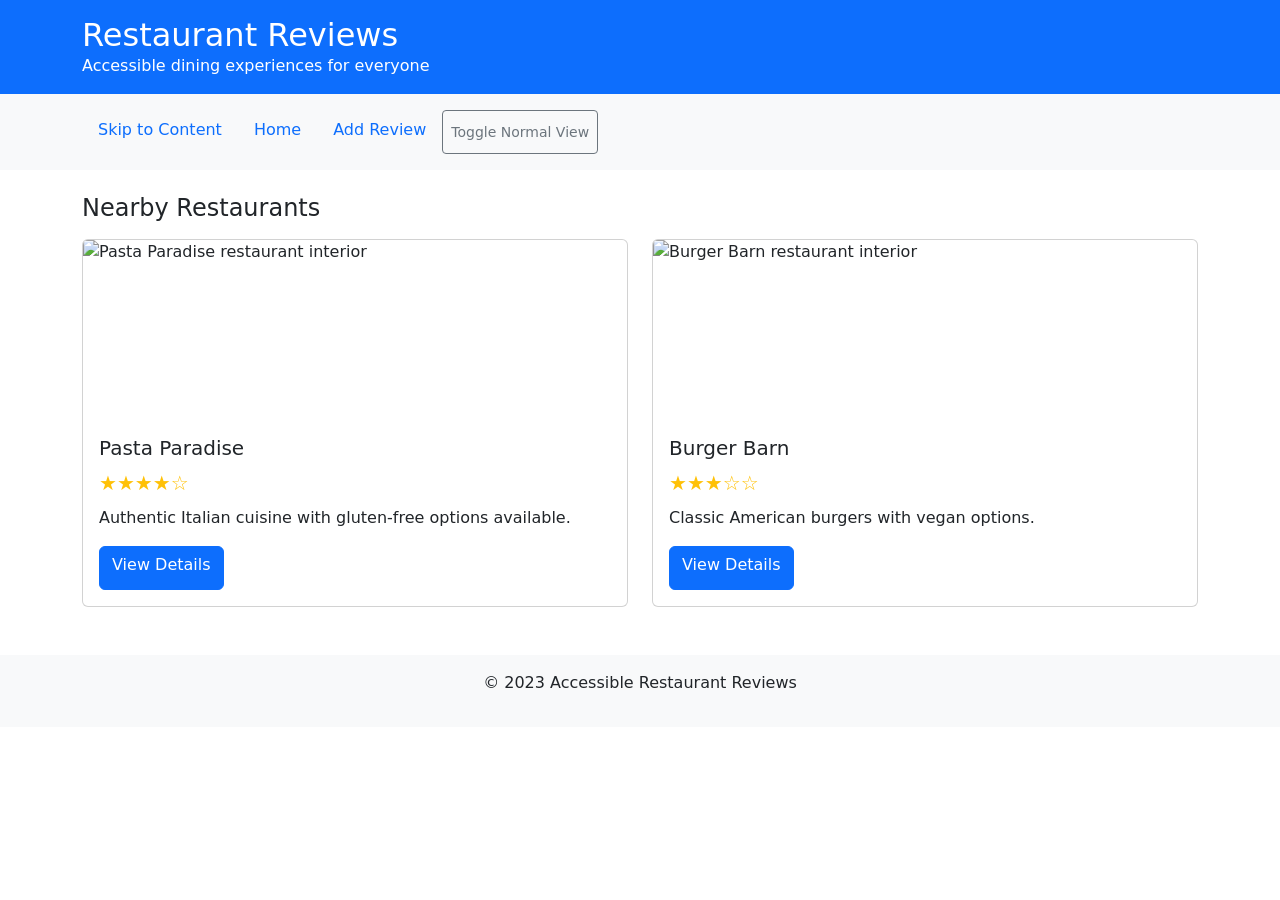
==== index.html @ d8c858cb "Added index complete review functionality" ====
<!DOCTYPE html>
<html lang="en">
<head>
  <meta charset="UTF-8">
  <meta name="viewport" content="width=device-width, initial-scale=1.0">
  <title>Restaurant Reviews</title>
  <link href="https://cdn.jsdelivr.net/npm/bootstrap@5.3.2/dist/css/bootstrap.min.css" rel="stylesheet">
  <style>
    /* Custom styles */
    .rating {
      color: #ffc107;
      font-size: 1.25rem;
    }
    .card-img-top {
      height: 180px;
      object-fit: cover;
    }
    .btn {
      min-height: 44px; /* Accessible touch target */
    }
    .high-contrast {
      background-color: #000 !important;
      color: #fff !important;
    }
    .high-contrast .bg-light {
      background-color: #333 !important;
    }
    .visually-hidden {
      position: absolute;
      width: 1px;
      height: 1px;
      padding: 0;
      margin: -1px;
      overflow: hidden;
      clip: rect(0, 0, 0, 0);
      white-space: nowrap;
      border: 0;
    }
  </style>
</head>
<body>
  <header role="banner" class="bg-primary text-white p-3">
    <div class="container">
      <h1 class="h2 mb-0">Restaurant Reviews</h1>
      <p class="mb-0">Accessible dining experiences for everyone</p>
    </div>
  </header>

  <nav role="navigation" aria-label="Main" class="bg-light p-3">
    <div class="container">
      <ul class="nav">
        <li class="nav-item"><a href="#main" class="nav-link">Skip to Content</a></li>
        <li class="nav-item"><a href="#" class="nav-link">Home</a></li>
        <li class="nav-item"><a href="#" class="nav-link">Add Review</a></li>
        <li class="nav-item">
          <button id="contrast-toggle" class="btn btn-sm btn-outline-secondary">
            Toggle Normal View
          </button>
        </li>
      </ul>
    </div>
  </nav>

  <main id="main" role="main" class="container my-4">
    <h2 class="h4 mb-3">Nearby Restaurants</h2>
    
    <div class="row">
      <!-- Pasta Paradise -->
      <div class="col-md-6 mb-4">
        <div class="card h-100" role="article" aria-labelledby="pasta-title">
          <img src="images/pasta.jpg" class="card-img-top" alt="Pasta Paradise restaurant interior">
          <div class="card-body">
            <h3 id="pasta-title" class="h5 card-title">Pasta Paradise</h3>
            <div class="rating mb-2" role="img" aria-label="4 out of 5 stars">
              <span class="visually-hidden">Rating: 4 out of 5 stars</span>
              <span aria-hidden="true">★★★★☆</span>
            </div>
            <p class="card-text">Authentic Italian cuisine with gluten-free options available.</p>
            <a href="restaurant.html?id=1" class="btn btn-primary">View Details</a>
          </div>
        </div>
      </div>
      
      <!-- Burger Barn -->
      <div class="col-md-6 mb-4">
        <div class="card h-100" role="article" aria-labelledby="burger-title">
          <img src="images/burger.jpg" class="card-img-top" alt="Burger Barn restaurant interior">
          <div class="card-body">
            <h3 id="burger-title" class="h5 card-title">Burger Barn</h3>
            <div class="rating mb-2" role="img" aria-label="3 out of 5 stars">
              <span class="visually-hidden">Rating: 3 out of 5 stars</span>
              <span aria-hidden="true">★★★☆☆</span>
            </div>
            <p class="card-text">Classic American burgers with vegan options.</p>
            <a href="restaurant.html?id=2" class="btn btn-primary">View Details</a>
          </div>
        </div>
      </div>
    </div>
  </main>

  <footer role="contentinfo" class="bg-light p-3 mt-4">
    <div class="container text-center">
      <p>&copy; 2023 Accessible Restaurant Reviews</p>
    </div>
  </footer>

  <script>
    // High contrast toggle
    document.getElementById('contrast-toggle').addEventListener('click', function() {
      document.body.classList.toggle('high-contrast');
      this.textContent = document.body.classList.contains('high-contrast') 
        ? 'Toggle Normal View' 
        : 'Toggle High Contrast';
    });
    
    // Skip link functionality
    document.querySelector('[href="#main"]').addEventListener('click', function(e) {
      e.preventDefault();
      const target = document.getElementById('main');
      target.setAttribute('tabindex', '-1');
      target.focus();
    });
  </script>
</body>
</html>
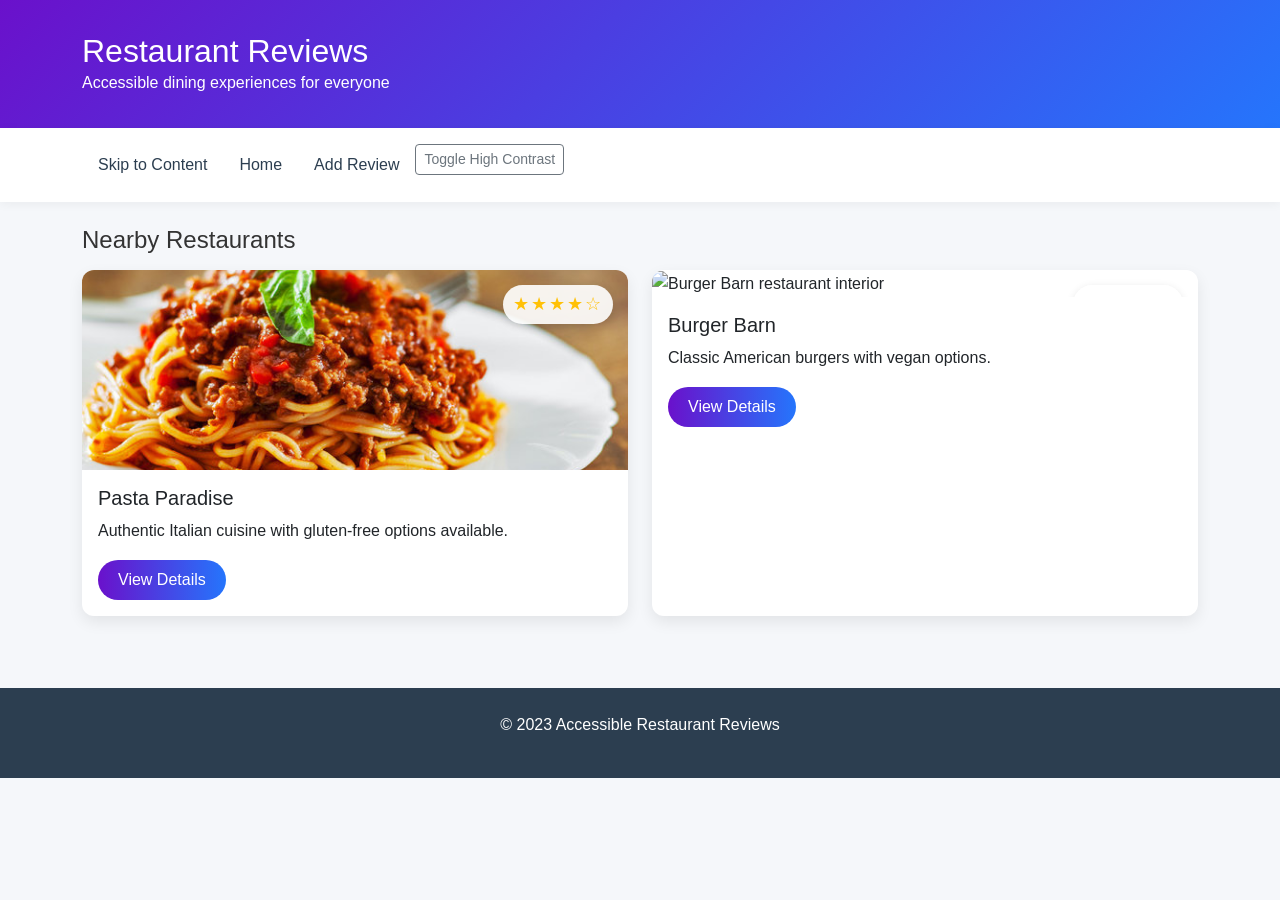
==== commit aa373844: "Added images" ====
--- a/index.html
+++ b/index.html
@@ -5,48 +5,20 @@
   <meta name="viewport" content="width=device-width, initial-scale=1.0">
   <title>Restaurant Reviews</title>
   <link href="https://cdn.jsdelivr.net/npm/bootstrap@5.3.2/dist/css/bootstrap.min.css" rel="stylesheet">
-  <style>
-    /* Custom styles */
-    .rating {
-      color: #ffc107;
-      font-size: 1.25rem;
-    }
-    .card-img-top {
-      height: 180px;
-      object-fit: cover;
-    }
-    .btn {
-      min-height: 44px; /* Accessible touch target */
-    }
-    .high-contrast {
-      background-color: #000 !important;
-      color: #fff !important;
-    }
-    .high-contrast .bg-light {
-      background-color: #333 !important;
-    }
-    .visually-hidden {
-      position: absolute;
-      width: 1px;
-      height: 1px;
-      padding: 0;
-      margin: -1px;
-      overflow: hidden;
-      clip: rect(0, 0, 0, 0);
-      white-space: nowrap;
-      border: 0;
-    }
-  </style>
+  <link rel="stylesheet" href="https://cdnjs.cloudflare.com/ajax/libs/animate.css/4.1.1/animate.min.css">
+  <link href="css/styles.css" rel="stylesheet">
 </head>
 <body>
-  <header role="banner" class="bg-primary text-white p-3">
+  <!-- Header remains the same -->
+  <header role="banner" class="header-bg">
     <div class="container">
-      <h1 class="h2 mb-0">Restaurant Reviews</h1>
-      <p class="mb-0">Accessible dining experiences for everyone</p>
+      <h1 class="h2 mb-0 animate__animated animate__fadeInDown">Restaurant Reviews</h1>
+      <p class="mb-0 animate__animated animate__fadeInDown animate__delay-1s">Accessible dining experiences for everyone</p>
     </div>
   </header>
 
-  <nav role="navigation" aria-label="Main" class="bg-light p-3">
+  <!-- Navigation remains the same -->
+  <nav role="navigation" aria-label="Main" class="nav-bg">
     <div class="container">
       <ul class="nav">
         <li class="nav-item"><a href="#main" class="nav-link">Skip to Content</a></li>
@@ -54,7 +26,7 @@
         <li class="nav-item"><a href="#" class="nav-link">Add Review</a></li>
         <li class="nav-item">
           <button id="contrast-toggle" class="btn btn-sm btn-outline-secondary">
-            Toggle Normal View
+            Toggle High Contrast
           </button>
         </li>
       </ul>
@@ -62,65 +34,53 @@
   </nav>
 
   <main id="main" role="main" class="container my-4">
-    <h2 class="h4 mb-3">Nearby Restaurants</h2>
+    <h2 class="h4 mb-3 animate__animated animate__fadeIn">Nearby Restaurants</h2>
     
     <div class="row">
       <!-- Pasta Paradise -->
-      <div class="col-md-6 mb-4">
-        <div class="card h-100" role="article" aria-labelledby="pasta-title">
-          <img src="images/pasta.jpg" class="card-img-top" alt="Pasta Paradise restaurant interior">
+      <div class="col-md-6 mb-4 animate__animated animate__fadeInLeft">
+        <div class="card h-100 restaurant-card" role="article" aria-labelledby="pasta-title">
+          <div class="card-img-container">
+            <img src="images/pasta.jpg" class="card-img-top" alt="Pasta Paradise restaurant interior">
+            <div class="rating-badge">
+              <span class="rating-stars" aria-hidden="true">★★★★☆</span>
+              <span class="visually-hidden">Rating: 4 out of 5 stars</span>
+            </div>
+          </div>
           <div class="card-body">
             <h3 id="pasta-title" class="h5 card-title">Pasta Paradise</h3>
-            <div class="rating mb-2" role="img" aria-label="4 out of 5 stars">
-              <span class="visually-hidden">Rating: 4 out of 5 stars</span>
-              <span aria-hidden="true">★★★★☆</span>
-            </div>
             <p class="card-text">Authentic Italian cuisine with gluten-free options available.</p>
-            <a href="restaurant.html?id=1" class="btn btn-primary">View Details</a>
+            <a href="restaurant.html?id=1" class="btn btn-primary view-details-btn">View Details</a>
           </div>
         </div>
       </div>
       
       <!-- Burger Barn -->
-      <div class="col-md-6 mb-4">
-        <div class="card h-100" role="article" aria-labelledby="burger-title">
-          <img src="images/burger.jpg" class="card-img-top" alt="Burger Barn restaurant interior">
+      <div class="col-md-6 mb-4 animate__animated animate__fadeInRight">
+        <div class="card h-100 restaurant-card" role="article" aria-labelledby="burger-title">
+          <div class="card-img-container">
+            <img src="images/burger.jpg" class="card-img-top" alt="Burger Barn restaurant interior">
+            <div class="rating-badge">
+              <span class="rating-stars" aria-hidden="true">★★★☆☆</span>
+              <span class="visually-hidden">Rating: 3 out of 5 stars</span>
+            </div>
+          </div>
           <div class="card-body">
             <h3 id="burger-title" class="h5 card-title">Burger Barn</h3>
-            <div class="rating mb-2" role="img" aria-label="3 out of 5 stars">
-              <span class="visually-hidden">Rating: 3 out of 5 stars</span>
-              <span aria-hidden="true">★★★☆☆</span>
-            </div>
             <p class="card-text">Classic American burgers with vegan options.</p>
-            <a href="restaurant.html?id=2" class="btn btn-primary">View Details</a>
+            <a href="restaurant.html?id=2" class="btn btn-primary view-details-btn">View Details</a>
           </div>
         </div>
       </div>
     </div>
   </main>
 
-  <footer role="contentinfo" class="bg-light p-3 mt-4">
+  <footer role="contentinfo" class="footer-bg">
     <div class="container text-center">
       <p>&copy; 2023 Accessible Restaurant Reviews</p>
     </div>
   </footer>
 
-  <script>
-    // High contrast toggle
-    document.getElementById('contrast-toggle').addEventListener('click', function() {
-      document.body.classList.toggle('high-contrast');
-      this.textContent = document.body.classList.contains('high-contrast') 
-        ? 'Toggle Normal View' 
-        : 'Toggle High Contrast';
-    });
-    
-    // Skip link functionality
-    document.querySelector('[href="#main"]').addEventListener('click', function(e) {
-      e.preventDefault();
-      const target = document.getElementById('main');
-      target.setAttribute('tabindex', '-1');
-      target.focus();
-    });
-  </script>
+  <script src="js/app.js"></script>
 </body>
 </html>
--- a/css/styles.css
+++ b/css/styles.css
@@ -0,0 +1,175 @@
+/* Base Styles */
+:root {
+  --primary-color: #6a11cb;
+  --secondary-color: #2575fc;
+  --accent-color: #ffc107;
+  --dark-color: #2c3e50;
+  --light-color: #f8f9fa;
+}
+
+body {
+  font-family: 'Segoe UI', Tahoma, Geneva, Verdana, sans-serif;
+  background-color: #f5f7fa;
+  color: #333;
+  line-height: 1.6;
+  transition: all 0.3s ease;
+}
+
+/* Header Styles */
+.header-bg {
+  background: linear-gradient(135deg, var(--primary-color), var(--secondary-color));
+  color: white;
+  padding: 2rem 0;
+  box-shadow: 0 4px 12px rgba(0,0,0,0.1);
+}
+
+/* Navigation */
+.nav-bg {
+  background-color: white;
+  box-shadow: 0 2px 10px rgba(0,0,0,0.05);
+  padding: 1rem 0;
+}
+
+.nav-link {
+  font-weight: 500;
+  color: var(--dark-color);
+  transition: color 0.3s;
+}
+
+.nav-link:hover {
+  color: var(--primary-color);
+}
+
+/* Restaurant Cards */
+.restaurant-card {
+  border: none;
+  border-radius: 12px;
+  overflow: hidden;
+  box-shadow: 0 6px 15px rgba(0,0,0,0.08);
+  transition: transform 0.3s, box-shadow 0.3s;
+}
+
+.restaurant-card:hover {
+  transform: translateY(-5px);
+  box-shadow: 0 12px 20px rgba(0,0,0,0.12);
+}
+
+.card-img-container {
+  position: relative;
+  overflow: hidden;
+}
+
+.card-img-top {
+  height: 200px;
+  width: 100%;
+  object-fit: cover;
+  transition: transform 0.5s;
+}
+
+.restaurant-card:hover .card-img-top {
+  transform: scale(1.05);
+}
+
+.rating-badge {
+  position: absolute;
+  top: 15px;
+  right: 15px;
+  background-color: rgba(255,255,255,0.9);
+  padding: 5px 10px;
+  border-radius: 20px;
+  box-shadow: 0 2px 8px rgba(0,0,0,0.1);
+}
+
+.rating-stars {
+  color: var(--accent-color);
+  font-size: 1.1rem;
+  letter-spacing: 2px;
+}
+
+/* Buttons */
+.view-details-btn {
+  background: linear-gradient(to right, var(--primary-color), var(--secondary-color));
+  border: none;
+  border-radius: 30px;
+  padding: 8px 20px;
+  font-weight: 500;
+  transition: all 0.3s;
+}
+
+.view-details-btn:hover {
+  transform: translateY(-2px);
+  box-shadow: 0 4px 8px rgba(106, 17, 203, 0.3);
+}
+
+/* Footer */
+.footer-bg {
+  background-color: var(--dark-color);
+  color: white;
+  padding: 1.5rem 0;
+  margin-top: 3rem;
+}
+
+/* Animations */
+@keyframes pulse {
+  0% { transform: scale(1); }
+  50% { transform: scale(1.05); }
+  100% { transform: scale(1); }
+}
+
+.rating-stars {
+  animation: pulse 2s infinite;
+}
+
+/* High Contrast Mode */
+.high-contrast {
+  background-color: #000 !important;
+  color: #fff !important;
+}
+
+.high-contrast .header-bg {
+  background: #000 !important;
+  border-bottom: 2px solid #fff;
+}
+
+.high-contrast .nav-bg {
+  background-color: #222 !important;
+  border-bottom: 2px solid #fff;
+}
+
+.high-contrast .restaurant-card {
+  background-color: #111 !important;
+  border: 1px solid #fff !important;
+}
+
+.high-contrast .rating-stars {
+  color: #ff0 !important;
+}
+
+/* Accessibility */
+:focus {
+  outline: 3px solid var(--accent-color);
+  outline-offset: 2px;
+}
+
+.visually-hidden {
+  position: absolute;
+  width: 1px;
+  height: 1px;
+  padding: 0;
+  margin: -1px;
+  overflow: hidden;
+  clip: rect(0, 0, 0, 0);
+  white-space: nowrap;
+  border: 0;
+}
+
+/* Responsive Adjustments */
+@media (max-width: 768px) {
+  .restaurant-card {
+    margin-bottom: 1.5rem;
+  }
+  
+  .header-bg {
+    padding: 1.5rem 0;
+  }
+}
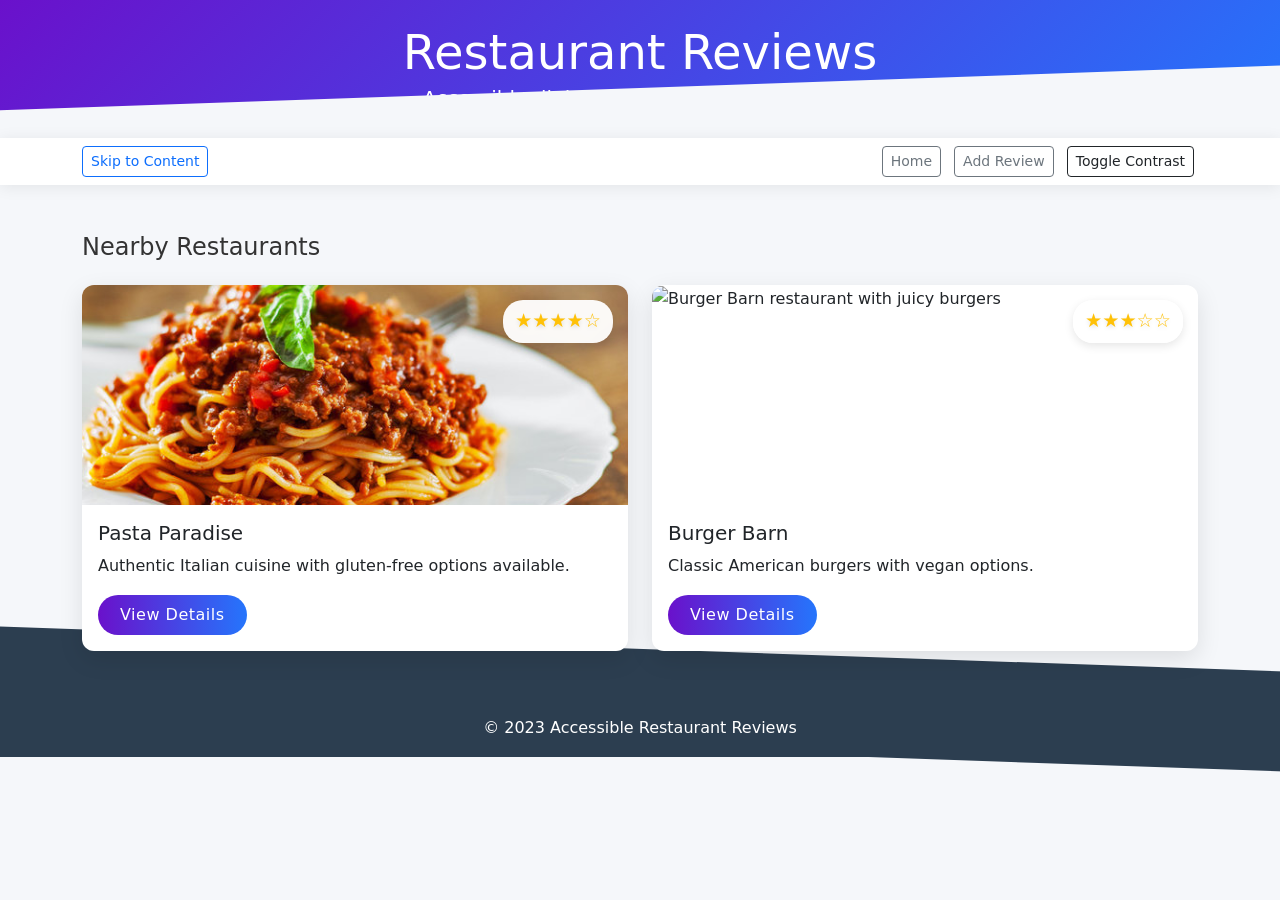
==== commit 91236106: "changes added" ====
--- a/index.html
+++ b/index.html
@@ -5,82 +5,80 @@
   <meta name="viewport" content="width=device-width, initial-scale=1.0">
   <title>Restaurant Reviews</title>
   <link href="https://cdn.jsdelivr.net/npm/bootstrap@5.3.2/dist/css/bootstrap.min.css" rel="stylesheet">
-  <link rel="stylesheet" href="https://cdnjs.cloudflare.com/ajax/libs/animate.css/4.1.1/animate.min.css">
   <link href="css/styles.css" rel="stylesheet">
 </head>
 <body>
-  <!-- Header remains the same -->
-  <header role="banner" class="header-bg">
-    <div class="container">
-      <h1 class="h2 mb-0 animate__animated animate__fadeInDown">Restaurant Reviews</h1>
-      <p class="mb-0 animate__animated animate__fadeInDown animate__delay-1s">Accessible dining experiences for everyone</p>
+  <header class="header-bg">
+    <div class="container py-4 text-center">
+      <h1 class="display-5 mb-0 animate-pop-in">Restaurant Reviews</h1>
+      <p class="lead mb-0 animate-pop-in" style="animation-delay: 0.2s">Accessible dining experiences for everyone</p>
     </div>
   </header>
 
-  <!-- Navigation remains the same -->
-  <nav role="navigation" aria-label="Main" class="nav-bg">
+  <nav class="nav-bg py-2">
     <div class="container">
-      <ul class="nav">
-        <li class="nav-item"><a href="#main" class="nav-link">Skip to Content</a></li>
-        <li class="nav-item"><a href="#" class="nav-link">Home</a></li>
-        <li class="nav-item"><a href="#" class="nav-link">Add Review</a></li>
-        <li class="nav-item">
-          <button id="contrast-toggle" class="btn btn-sm btn-outline-secondary">
-            Toggle High Contrast
+      <div class="d-flex justify-content-between align-items-center">
+        <a href="#main" class="btn btn-sm btn-outline-primary skip-link">Skip to Content</a>
+        <div>
+          <a href="index.html" class="btn btn-sm btn-outline-secondary mx-1">Home</a>
+          <a href="#" class="btn btn-sm btn-outline-secondary mx-1">Add Review</a>
+          <button id="contrast-toggle" class="btn btn-sm btn-outline-dark mx-1">
+            Toggle Contrast
           </button>
-        </li>
-      </ul>
+        </div>
+      </div>
     </div>
   </nav>
 
-  <main id="main" role="main" class="container my-4">
-    <h2 class="h4 mb-3 animate__animated animate__fadeIn">Nearby Restaurants</h2>
+  <main id="main" class="container my-5">
+    <h2 class="h4 mb-4 animate-slide-up">Nearby Restaurants</h2>
     
-    <div class="row">
+    <div class="row g-4">
       <!-- Pasta Paradise -->
-      <div class="col-md-6 mb-4 animate__animated animate__fadeInLeft">
-        <div class="card h-100 restaurant-card" role="article" aria-labelledby="pasta-title">
+      <div class="col-md-6 animate-slide-up" style="animation-delay: 0.2s">
+        <div class="card restaurant-card h-100">
           <div class="card-img-container">
-            <img src="images/pasta.jpg" class="card-img-top" alt="Pasta Paradise restaurant interior">
-            <div class="rating-badge">
-              <span class="rating-stars" aria-hidden="true">★★★★☆</span>
-              <span class="visually-hidden">Rating: 4 out of 5 stars</span>
+            <img src="images/pasta.jpg" class="card-img-top" alt="Pasta Paradise restaurant interior with cozy lighting">
+            <div class="rating-overlay">
+              <span class="rating-stars">★★★★☆</span>
+              <span class="visually-hidden">4 out of 5 stars</span>
             </div>
           </div>
           <div class="card-body">
-            <h3 id="pasta-title" class="h5 card-title">Pasta Paradise</h3>
+            <h3 class="h5 card-title">Pasta Paradise</h3>
             <p class="card-text">Authentic Italian cuisine with gluten-free options available.</p>
-            <a href="restaurant.html?id=1" class="btn btn-primary view-details-btn">View Details</a>
+            <a href="restaurant.html?id=1" class="btn btn-primary stretched-link">View Details</a>
           </div>
         </div>
       </div>
       
       <!-- Burger Barn -->
-      <div class="col-md-6 mb-4 animate__animated animate__fadeInRight">
-        <div class="card h-100 restaurant-card" role="article" aria-labelledby="burger-title">
+      <div class="col-md-6 animate-slide-up" style="animation-delay: 0.3s">
+        <div class="card restaurant-card h-100">
           <div class="card-img-container">
-            <img src="images/burger.jpg" class="card-img-top" alt="Burger Barn restaurant interior">
-            <div class="rating-badge">
-              <span class="rating-stars" aria-hidden="true">★★★☆☆</span>
-              <span class="visually-hidden">Rating: 3 out of 5 stars</span>
+            <img src="images/burger.jpg" class="card-img-top" alt="Burger Barn restaurant with juicy burgers">
+            <div class="rating-overlay">
+              <span class="rating-stars">★★★☆☆</span>
+              <span class="visually-hidden">3 out of 5 stars</span>
             </div>
           </div>
           <div class="card-body">
-            <h3 id="burger-title" class="h5 card-title">Burger Barn</h3>
+            <h3 class="h5 card-title">Burger Barn</h3>
             <p class="card-text">Classic American burgers with vegan options.</p>
-            <a href="restaurant.html?id=2" class="btn btn-primary view-details-btn">View Details</a>
+            <a href="restaurant.html?id=2" class="btn btn-primary stretched-link">View Details</a>
           </div>
         </div>
       </div>
     </div>
   </main>
 
-  <footer role="contentinfo" class="footer-bg">
+  <footer class="footer-bg py-3 mt-5">
     <div class="container text-center">
-      <p>&copy; 2023 Accessible Restaurant Reviews</p>
+      <p class="mb-0">&copy; 2023 Accessible Restaurant Reviews</p>
     </div>
   </footer>
 
+  <script src="https://cdn.jsdelivr.net/npm/bootstrap@5.3.2/dist/js/bootstrap.bundle.min.js"></script>
   <script src="js/app.js"></script>
 </body>
 </html>
--- a/css/styles.css
+++ b/css/styles.css
@@ -1,43 +1,84 @@
+/* Animations */
+@keyframes pop-in {
+  0% { opacity: 0; transform: scale(0.8); }
+  100% { opacity: 1; transform: scale(1); }
+}
+
+@keyframes slide-up {
+  0% { opacity: 0; transform: translateY(20px); }
+  100% { opacity: 1; transform: translateY(0); }
+}
+
+@keyframes pulse {
+  0% { transform: scale(1); }
+  50% { transform: scale(1.1); }
+  100% { transform: scale(1); }
+}
+
+@keyframes float {
+  0% { transform: translateY(0); }
+  50% { transform: translateY(-5px); }
+  100% { transform: translateY(0); }
+}
+
+.animate-pop-in { animation: pop-in 0.6s ease-out forwards; }
+.animate-slide-up { animation: slide-up 0.6s ease-out forwards; }
+
+/* Color Variables */
+:root {
+  --primary: #6a11cb;
+  --primary-dark: #4d0a9e;
+  --secondary: #2575fc;
+  --accent: #ffc107;
+  --accent-dark: #e6ac00;
+  --dark: #2c3e50;
+  --light: #f8f9fa;
+}
+
 /* Base Styles */
-:root {
-  --primary-color: #6a11cb;
-  --secondary-color: #2575fc;
-  --accent-color: #ffc107;
-  --dark-color: #2c3e50;
-  --light-color: #f8f9fa;
-}
-
 body {
-  font-family: 'Segoe UI', Tahoma, Geneva, Verdana, sans-serif;
+  font-family: 'Segoe UI', system-ui, sans-serif;
   background-color: #f5f7fa;
   color: #333;
   line-height: 1.6;
-  transition: all 0.3s ease;
-}
-
-/* Header Styles */
+  overflow-x: hidden;
+}
+
+/* Header */
 .header-bg {
-  background: linear-gradient(135deg, var(--primary-color), var(--secondary-color));
+  background: linear-gradient(135deg, var(--primary), var(--secondary));
   color: white;
-  padding: 2rem 0;
-  box-shadow: 0 4px 12px rgba(0,0,0,0.1);
+  box-shadow: 0 4px 20px rgba(0,0,0,0.15);
+  position: relative;
+  overflow: hidden;
+}
+
+.header-bg::after {
+  content: '';
+  position: absolute;
+  bottom: -50px;
+  left: -10%;
+  width: 120%;
+  height: 100px;
+  background: #f5f7fa;
+  transform: rotate(-2deg);
+  z-index: 1;
 }
 
 /* Navigation */
 .nav-bg {
   background-color: white;
-  box-shadow: 0 2px 10px rgba(0,0,0,0.05);
-  padding: 1rem 0;
-}
-
-.nav-link {
-  font-weight: 500;
-  color: var(--dark-color);
-  transition: color 0.3s;
-}
-
-.nav-link:hover {
-  color: var(--primary-color);
+  box-shadow: 0 2px 15px rgba(0,0,0,0.08);
+  position: relative;
+  z-index: 2;
+}
+
+.skip-link {
+  transition: all 0.3s;
+}
+
+.skip-link:focus {
+  transform: translateY(2px);
 }
 
 /* Restaurant Cards */
@@ -45,79 +86,122 @@
   border: none;
   border-radius: 12px;
   overflow: hidden;
-  box-shadow: 0 6px 15px rgba(0,0,0,0.08);
-  transition: transform 0.3s, box-shadow 0.3s;
+  box-shadow: 0 8px 25px rgba(0,0,0,0.1);
+  transition: all 0.4s cubic-bezier(0.175, 0.885, 0.32, 1.275);
+  background: white;
 }
 
 .restaurant-card:hover {
-  transform: translateY(-5px);
-  box-shadow: 0 12px 20px rgba(0,0,0,0.12);
+  transform: translateY(-8px) scale(1.02);
+  box-shadow: 0 15px 30px rgba(0,0,0,0.15);
 }
 
 .card-img-container {
   position: relative;
+  height: 220px;
   overflow: hidden;
 }
 
 .card-img-top {
-  height: 200px;
   width: 100%;
+  height: 100%;
   object-fit: cover;
-  transition: transform 0.5s;
+  transition: transform 0.7s cubic-bezier(0.215, 0.61, 0.355, 1);
 }
 
 .restaurant-card:hover .card-img-top {
-  transform: scale(1.05);
-}
-
-.rating-badge {
+  transform: scale(1.1);
+}
+
+.rating-overlay {
   position: absolute;
   top: 15px;
   right: 15px;
-  background-color: rgba(255,255,255,0.9);
-  padding: 5px 10px;
+  background-color: rgba(255,255,255,0.95);
+  padding: 6px 12px;
   border-radius: 20px;
-  box-shadow: 0 2px 8px rgba(0,0,0,0.1);
+  box-shadow: 0 3px 10px rgba(0,0,0,0.1);
+  backdrop-filter: blur(5px);
 }
 
 .rating-stars {
-  color: var(--accent-color);
-  font-size: 1.1rem;
-  letter-spacing: 2px;
+  color: var(--accent);
+  font-size: 1.2rem;
+  font-weight: bold;
+  display: inline-block;
+  animation: pulse 2s infinite, float 4s ease-in-out infinite;
+  text-shadow: 0 2px 4px rgba(0,0,0,0.1);
 }
 
 /* Buttons */
-.view-details-btn {
-  background: linear-gradient(to right, var(--primary-color), var(--secondary-color));
+.btn-primary {
+  background: linear-gradient(to right, var(--primary), var(--secondary));
   border: none;
+  padding: 8px 22px;
   border-radius: 30px;
-  padding: 8px 20px;
+  transition: all 0.3s;
   font-weight: 500;
-  transition: all 0.3s;
-}
-
-.view-details-btn:hover {
-  transform: translateY(-2px);
-  box-shadow: 0 4px 8px rgba(106, 17, 203, 0.3);
+  letter-spacing: 0.5px;
+  position: relative;
+  overflow: hidden;
+}
+
+.btn-primary::after {
+  content: '';
+  position: absolute;
+  top: 0;
+  left: 0;
+  width: 100%;
+  height: 100%;
+  background: linear-gradient(to right, var(--primary-dark), var(--secondary));
+  opacity: 0;
+  transition: opacity 0.3s;
+}
+
+.btn-primary:hover::after {
+  opacity: 1;
+}
+
+.btn-primary:hover {
+  transform: translateY(-3px);
+  box-shadow: 0 6px 15px rgba(106, 17, 203, 0.4);
 }
 
 /* Footer */
 .footer-bg {
-  background-color: var(--dark-color);
+  background-color: var(--dark);
   color: white;
-  padding: 1.5rem 0;
-  margin-top: 3rem;
-}
-
-/* Animations */
-@keyframes pulse {
-  0% { transform: scale(1); }
-  50% { transform: scale(1.05); }
-  100% { transform: scale(1); }
-}
-
-.rating-stars {
-  animation: pulse 2s infinite;
+  position: relative;
+}
+
+.footer-bg::before {
+  content: '';
+  position: absolute;
+  top: -50px;
+  left: -10%;
+  width: 120%;
+  height: 100px;
+  background: var(--dark);
+  transform: rotate(2deg);
+  z-index: -1;
+}
+
+/* Accessibility */
+.visually-hidden {
+  position: absolute;
+  width: 1px;
+  height: 1px;
+  padding: 0;
+  margin: -1px;
+  overflow: hidden;
+  clip: rect(0, 0, 0, 0);
+  white-space: nowrap;
+  border: 0;
+}
+
+:focus {
+  outline: 3px solid var(--accent);
+  outline-offset: 3px;
 }
 
 /* High Contrast Mode */
@@ -128,48 +212,32 @@
 
 .high-contrast .header-bg {
   background: #000 !important;
-  border-bottom: 2px solid #fff;
+  border-bottom: 3px solid #fff;
 }
 
 .high-contrast .nav-bg {
   background-color: #222 !important;
-  border-bottom: 2px solid #fff;
+  border-bottom: 3px solid #fff;
 }
 
 .high-contrast .restaurant-card {
   background-color: #111 !important;
-  border: 1px solid #fff !important;
+  border: 2px solid #fff !important;
 }
 
 .high-contrast .rating-stars {
   color: #ff0 !important;
-}
-
-/* Accessibility */
-:focus {
-  outline: 3px solid var(--accent-color);
-  outline-offset: 2px;
-}
-
-.visually-hidden {
-  position: absolute;
-  width: 1px;
-  height: 1px;
-  padding: 0;
-  margin: -1px;
-  overflow: hidden;
-  clip: rect(0, 0, 0, 0);
-  white-space: nowrap;
-  border: 0;
-}
-
-/* Responsive Adjustments */
+  text-shadow: 0 0 5px #ff0;
+}
+
+/* Responsive */
 @media (max-width: 768px) {
-  .restaurant-card {
-    margin-bottom: 1.5rem;
+  .header-bg::after, .footer-bg::before {
+    height: 60px;
+    bottom: -30px;
   }
   
-  .header-bg {
-    padding: 1.5rem 0;
+  .card-img-container {
+    height: 180px;
   }
 }
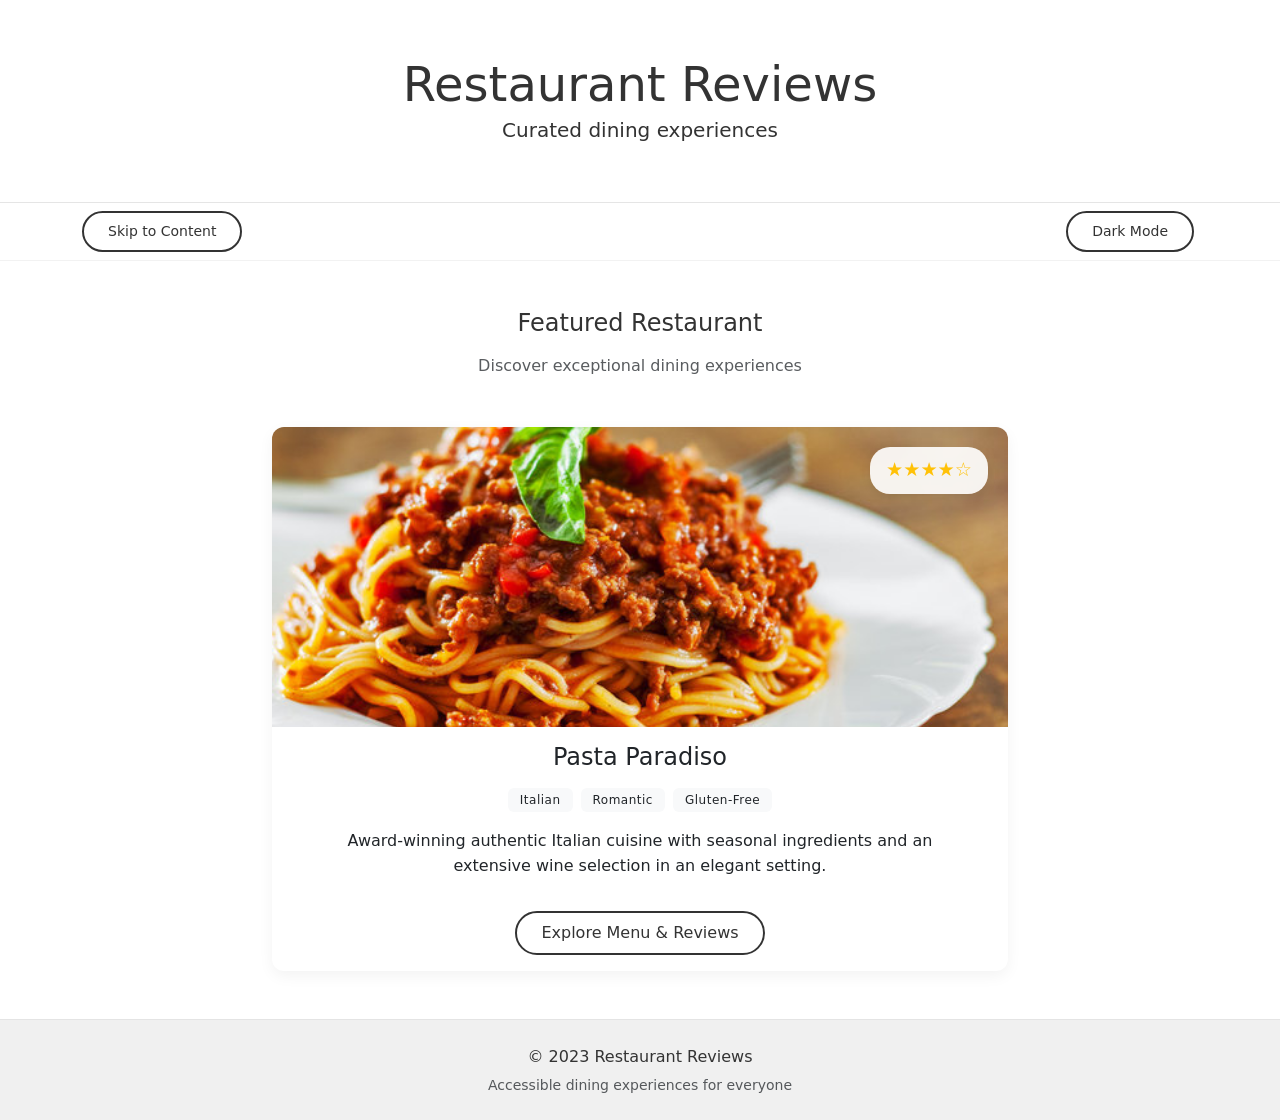
==== commit 067f2e93: "changes" ====
--- a/index.html
+++ b/index.html
@@ -7,23 +7,21 @@
   <link href="https://cdn.jsdelivr.net/npm/bootstrap@5.3.2/dist/css/bootstrap.min.css" rel="stylesheet">
   <link href="css/styles.css" rel="stylesheet">
 </head>
-<body>
+<body class="light-theme">
   <header class="header-bg">
     <div class="container py-4 text-center">
-      <h1 class="display-5 mb-0 animate-pop-in">Restaurant Reviews</h1>
-      <p class="lead mb-0 animate-pop-in" style="animation-delay: 0.2s">Accessible dining experiences for everyone</p>
+      <h1 class="display-5 mb-0">Restaurant Reviews</h1>
+      <p class="lead mb-0">Curated dining experiences</p>
     </div>
   </header>
 
   <nav class="nav-bg py-2">
     <div class="container">
       <div class="d-flex justify-content-between align-items-center">
-        <a href="#main" class="btn btn-sm btn-outline-primary skip-link">Skip to Content</a>
+        <a href="#main" class="btn btn-sm btn-outline-dark skip-link">Skip to Content</a>
         <div>
-          <a href="index.html" class="btn btn-sm btn-outline-secondary mx-1">Home</a>
-          <a href="#" class="btn btn-sm btn-outline-secondary mx-1">Add Review</a>
-          <button id="contrast-toggle" class="btn btn-sm btn-outline-dark mx-1">
-            Toggle Contrast
+          <button id="theme-toggle" class="btn btn-sm btn-outline-dark mx-1">
+            Dark Mode
           </button>
         </div>
       </div>
@@ -31,50 +29,41 @@
   </nav>
 
   <main id="main" class="container my-5">
-    <h2 class="h4 mb-4 animate-slide-up">Nearby Restaurants</h2>
+    <div class="text-center mb-5">
+      <h2 class="h4 mb-3">Featured Restaurant</h2>
+      <p class="text-muted">Discover exceptional dining experiences</p>
+    </div>
     
-    <div class="row g-4">
-      <!-- Pasta Paradise -->
-      <div class="col-md-6 animate-slide-up" style="animation-delay: 0.2s">
-        <div class="card restaurant-card h-100">
+    <div class="row justify-content-center">
+      <!-- Single Featured Restaurant -->
+      <div class="col-lg-8">
+        <div class="card restaurant-card">
           <div class="card-img-container">
-            <img src="images/pasta.jpg" class="card-img-top" alt="Pasta Paradise restaurant interior with cozy lighting">
+            <img src="images/pasta.jpg" class="card-img-top" alt="Elegant interior of Pasta Paradise restaurant">
             <div class="rating-overlay">
               <span class="rating-stars">★★★★☆</span>
-              <span class="visually-hidden">4 out of 5 stars</span>
+              <span class="visually-hidden">4.2 out of 5 stars</span>
             </div>
           </div>
-          <div class="card-body">
-            <h3 class="h5 card-title">Pasta Paradise</h3>
-            <p class="card-text">Authentic Italian cuisine with gluten-free options available.</p>
-            <a href="restaurant.html?id=1" class="btn btn-primary stretched-link">View Details</a>
-          </div>
-        </div>
-      </div>
-      
-      <!-- Burger Barn -->
-      <div class="col-md-6 animate-slide-up" style="animation-delay: 0.3s">
-        <div class="card restaurant-card h-100">
-          <div class="card-img-container">
-            <img src="images/burger.jpg" class="card-img-top" alt="Burger Barn restaurant with juicy burgers">
-            <div class="rating-overlay">
-              <span class="rating-stars">★★★☆☆</span>
-              <span class="visually-hidden">3 out of 5 stars</span>
+          <div class="card-body text-center">
+            <h3 class="h4 card-title mb-3">Pasta Paradiso</h3>
+            <div class="d-flex justify-content-center mb-3">
+              <span class="badge bg-light text-dark me-2">Italian</span>
+              <span class="badge bg-light text-dark me-2">Romantic</span>
+              <span class="badge bg-light text-dark">Gluten-Free</span>
             </div>
-          </div>
-          <div class="card-body">
-            <h3 class="h5 card-title">Burger Barn</h3>
-            <p class="card-text">Classic American burgers with vegan options.</p>
-            <a href="restaurant.html?id=2" class="btn btn-primary stretched-link">View Details</a>
+            <p class="card-text px-lg-5">Award-winning authentic Italian cuisine with seasonal ingredients and an extensive wine selection in an elegant setting.</p>
+            <a href="restaurant.html?id=1" class="btn btn-outline-dark mt-3">Explore Menu & Reviews</a>
           </div>
         </div>
       </div>
     </div>
   </main>
 
-  <footer class="footer-bg py-3 mt-5">
+  <footer class="footer-bg py-4 mt-5">
     <div class="container text-center">
-      <p class="mb-0">&copy; 2023 Accessible Restaurant Reviews</p>
+      <p class="mb-1">&copy; 2023 Restaurant Reviews</p>
+      <p class="small text-muted mb-0">Accessible dining experiences for everyone</p>
     </div>
   </footer>
 
--- a/css/styles.css
+++ b/css/styles.css
@@ -1,104 +1,79 @@
-/* Animations */
-@keyframes pop-in {
-  0% { opacity: 0; transform: scale(0.8); }
-  100% { opacity: 1; transform: scale(1); }
-}
-
-@keyframes slide-up {
-  0% { opacity: 0; transform: translateY(20px); }
-  100% { opacity: 1; transform: translateY(0); }
-}
-
-@keyframes pulse {
-  0% { transform: scale(1); }
-  50% { transform: scale(1.1); }
-  100% { transform: scale(1); }
-}
-
-@keyframes float {
-  0% { transform: translateY(0); }
-  50% { transform: translateY(-5px); }
-  100% { transform: translateY(0); }
-}
-
-.animate-pop-in { animation: pop-in 0.6s ease-out forwards; }
-.animate-slide-up { animation: slide-up 0.6s ease-out forwards; }
-
 /* Color Variables */
 :root {
+  --light-bg: #ffffff;
+  --light-text: #333333;
+  --light-accent: #f0f0f0;
+  --dark-bg: #1a1a1a;
+  --dark-text: #f8f9fa;
+  --dark-accent: #2d2d2d;
   --primary: #6a11cb;
-  --primary-dark: #4d0a9e;
-  --secondary: #2575fc;
-  --accent: #ffc107;
-  --accent-dark: #e6ac00;
-  --dark: #2c3e50;
-  --light: #f8f9fa;
+  --rating-color: #ffc107;
 }
 
 /* Base Styles */
 body {
-  font-family: 'Segoe UI', system-ui, sans-serif;
-  background-color: #f5f7fa;
-  color: #333;
+  font-family: 'Inter', system-ui, sans-serif;
+  background-color: var(--light-bg);
+  color: var(--light-text);
   line-height: 1.6;
-  overflow-x: hidden;
+}
+
+body.dark-theme {
+  background-color: var(--dark-bg);
+  color: var(--dark-text);
 }
 
 /* Header */
 .header-bg {
-  background: linear-gradient(135deg, var(--primary), var(--secondary));
-  color: white;
-  box-shadow: 0 4px 20px rgba(0,0,0,0.15);
-  position: relative;
-  overflow: hidden;
+  background-color: var(--light-bg);
+  color: var(--light-text);
+  border-bottom: 1px solid rgba(0,0,0,0.1);
+  padding: 2rem 0;
 }
 
-.header-bg::after {
-  content: '';
-  position: absolute;
-  bottom: -50px;
-  left: -10%;
-  width: 120%;
-  height: 100px;
-  background: #f5f7fa;
-  transform: rotate(-2deg);
-  z-index: 1;
+.dark-theme .header-bg {
+  background-color: var(--dark-bg);
+  color: var(--dark-text);
+  border-bottom: 1px solid rgba(255,255,255,0.1);
 }
 
 /* Navigation */
 .nav-bg {
-  background-color: white;
-  box-shadow: 0 2px 15px rgba(0,0,0,0.08);
-  position: relative;
-  z-index: 2;
+  background-color: var(--light-bg);
+  border-bottom: 1px solid rgba(0,0,0,0.05);
 }
 
-.skip-link {
-  transition: all 0.3s;
+.dark-theme .nav-bg {
+  background-color: var(--dark-accent);
 }
 
-.skip-link:focus {
-  transform: translateY(2px);
-}
-
-/* Restaurant Cards */
+/* Restaurant Card */
 .restaurant-card {
   border: none;
   border-radius: 12px;
   overflow: hidden;
-  box-shadow: 0 8px 25px rgba(0,0,0,0.1);
-  transition: all 0.4s cubic-bezier(0.175, 0.885, 0.32, 1.275);
-  background: white;
+  background-color: var(--light-bg);
+  box-shadow: 0 5px 15px rgba(0,0,0,0.05);
+  transition: transform 0.3s ease, box-shadow 0.3s ease;
+}
+
+.dark-theme .restaurant-card {
+  background-color: var(--dark-accent);
+  box-shadow: 0 5px 15px rgba(0,0,0,0.2);
 }
 
 .restaurant-card:hover {
-  transform: translateY(-8px) scale(1.02);
-  box-shadow: 0 15px 30px rgba(0,0,0,0.15);
+  transform: translateY(-5px);
+  box-shadow: 0 15px 30px rgba(0,0,0,0.1);
+}
+
+.dark-theme .restaurant-card:hover {
+  box-shadow: 0 15px 30px rgba(0,0,0,0.3);
 }
 
 .card-img-container {
   position: relative;
-  height: 220px;
+  height: 300px;
   overflow: hidden;
 }
 
@@ -106,84 +81,75 @@
   width: 100%;
   height: 100%;
   object-fit: cover;
-  transition: transform 0.7s cubic-bezier(0.215, 0.61, 0.355, 1);
+  transition: transform 0.5s ease;
 }
 
 .restaurant-card:hover .card-img-top {
-  transform: scale(1.1);
+  transform: scale(1.03);
 }
 
 .rating-overlay {
   position: absolute;
-  top: 15px;
-  right: 15px;
-  background-color: rgba(255,255,255,0.95);
-  padding: 6px 12px;
+  top: 20px;
+  right: 20px;
+  background-color: rgba(255,255,255,0.9);
+  padding: 8px 16px;
   border-radius: 20px;
-  box-shadow: 0 3px 10px rgba(0,0,0,0.1);
-  backdrop-filter: blur(5px);
+  box-shadow: 0 2px 10px rgba(0,0,0,0.1);
+}
+
+.dark-theme .rating-overlay {
+  background-color: rgba(30,30,30,0.9);
 }
 
 .rating-stars {
-  color: var(--accent);
+  color: var(--rating-color);
   font-size: 1.2rem;
   font-weight: bold;
-  display: inline-block;
-  animation: pulse 2s infinite, float 4s ease-in-out infinite;
-  text-shadow: 0 2px 4px rgba(0,0,0,0.1);
 }
 
 /* Buttons */
-.btn-primary {
-  background: linear-gradient(to right, var(--primary), var(--secondary));
-  border: none;
-  padding: 8px 22px;
+.btn-outline-dark {
+  border: 2px solid var(--light-text);
+  color: var(--light-text);
+  padding: 8px 24px;
   border-radius: 30px;
-  transition: all 0.3s;
-  font-weight: 500;
-  letter-spacing: 0.5px;
-  position: relative;
-  overflow: hidden;
+  transition: all 0.3s ease;
 }
 
-.btn-primary::after {
-  content: '';
-  position: absolute;
-  top: 0;
-  left: 0;
-  width: 100%;
-  height: 100%;
-  background: linear-gradient(to right, var(--primary-dark), var(--secondary));
-  opacity: 0;
-  transition: opacity 0.3s;
+.dark-theme .btn-outline-dark {
+  border-color: var(--dark-text);
+  color: var(--dark-text);
 }
 
-.btn-primary:hover::after {
-  opacity: 1;
+.btn-outline-dark:hover {
+  background-color: var(--light-text);
+  color: var(--light-bg);
 }
 
-.btn-primary:hover {
-  transform: translateY(-3px);
-  box-shadow: 0 6px 15px rgba(106, 17, 203, 0.4);
+.dark-theme .btn-outline-dark:hover {
+  background-color: var(--dark-text);
+  color: var(--dark-bg);
 }
 
 /* Footer */
 .footer-bg {
-  background-color: var(--dark);
-  color: white;
-  position: relative;
+  background-color: var(--light-accent);
+  color: var(--light-text);
+  border-top: 1px solid rgba(0,0,0,0.05);
 }
 
-.footer-bg::before {
-  content: '';
-  position: absolute;
-  top: -50px;
-  left: -10%;
-  width: 120%;
-  height: 100px;
-  background: var(--dark);
-  transform: rotate(2deg);
-  z-index: -1;
+.dark-theme .footer-bg {
+  background-color: var(--dark-accent);
+  color: var(--dark-text);
+  border-top: 1px solid rgba(255,255,255,0.05);
+}
+
+/* Badges */
+.badge {
+  font-weight: 500;
+  letter-spacing: 0.5px;
+  padding: 6px 12px;
 }
 
 /* Accessibility */
@@ -200,44 +166,17 @@
 }
 
 :focus {
-  outline: 3px solid var(--accent);
+  outline: 2px solid var(--rating-color);
   outline-offset: 3px;
-}
-
-/* High Contrast Mode */
-.high-contrast {
-  background-color: #000 !important;
-  color: #fff !important;
-}
-
-.high-contrast .header-bg {
-  background: #000 !important;
-  border-bottom: 3px solid #fff;
-}
-
-.high-contrast .nav-bg {
-  background-color: #222 !important;
-  border-bottom: 3px solid #fff;
-}
-
-.high-contrast .restaurant-card {
-  background-color: #111 !important;
-  border: 2px solid #fff !important;
-}
-
-.high-contrast .rating-stars {
-  color: #ff0 !important;
-  text-shadow: 0 0 5px #ff0;
 }
 
 /* Responsive */
 @media (max-width: 768px) {
-  .header-bg::after, .footer-bg::before {
-    height: 60px;
-    bottom: -30px;
+  .card-img-container {
+    height: 220px;
   }
   
-  .card-img-container {
-    height: 180px;
+  .restaurant-card {
+    margin-bottom: 2rem;
   }
 }
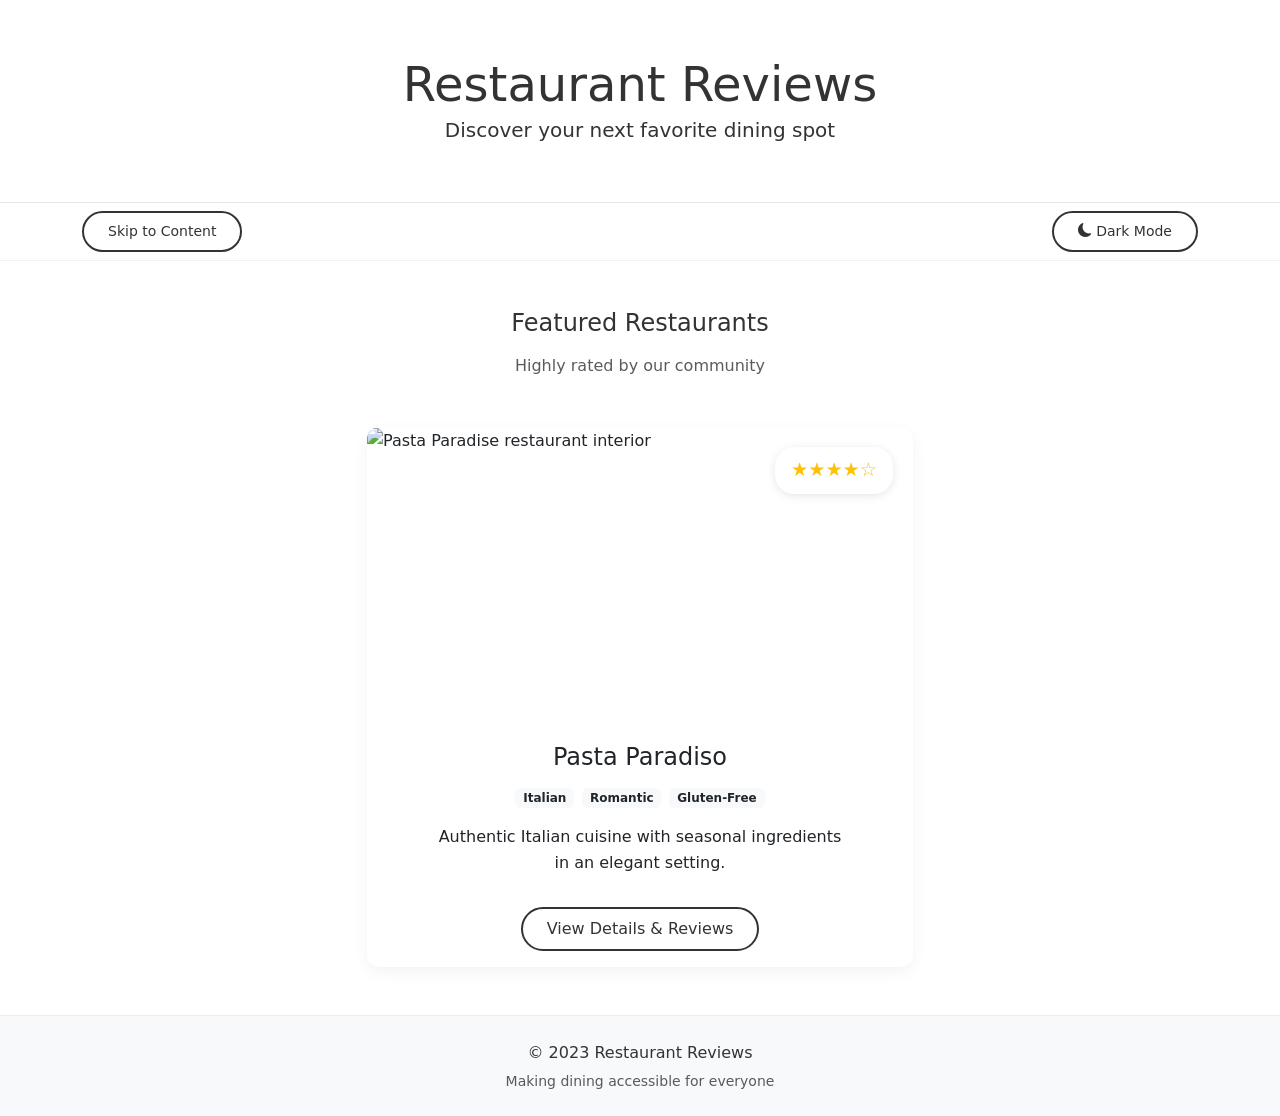
==== commit 7fc0de0f: "review changes new" ====
--- a/index.html
+++ b/index.html
@@ -5,13 +5,14 @@
   <meta name="viewport" content="width=device-width, initial-scale=1.0">
   <title>Restaurant Reviews</title>
   <link href="https://cdn.jsdelivr.net/npm/bootstrap@5.3.2/dist/css/bootstrap.min.css" rel="stylesheet">
+  <link href="https://cdn.jsdelivr.net/npm/bootstrap-icons@1.10.0/font/bootstrap-icons.css" rel="stylesheet">
   <link href="css/styles.css" rel="stylesheet">
 </head>
 <body class="light-theme">
   <header class="header-bg">
     <div class="container py-4 text-center">
-      <h1 class="display-5 mb-0">Restaurant Reviews</h1>
-      <p class="lead mb-0">Curated dining experiences</p>
+      <h1 class="display-5 mb-0 animate-pop-in">Restaurant Reviews</h1>
+      <p class="lead mb-0 animate-pop-in" style="animation-delay: 0.2s">Discover your next favorite dining spot</p>
     </div>
   </header>
 
@@ -20,8 +21,8 @@
       <div class="d-flex justify-content-between align-items-center">
         <a href="#main" class="btn btn-sm btn-outline-dark skip-link">Skip to Content</a>
         <div>
-          <button id="theme-toggle" class="btn btn-sm btn-outline-dark mx-1">
-            Dark Mode
+          <button id="theme-toggle" class="btn btn-sm btn-outline-dark">
+            <i class="bi bi-moon-fill"></i> Dark Mode
           </button>
         </div>
       </div>
@@ -30,16 +31,16 @@
 
   <main id="main" class="container my-5">
     <div class="text-center mb-5">
-      <h2 class="h4 mb-3">Featured Restaurant</h2>
-      <p class="text-muted">Discover exceptional dining experiences</p>
+      <h2 class="h4 mb-3 animate-slide-up">Featured Restaurants</h2>
+      <p class="text-muted animate-slide-up" style="animation-delay: 0.1s">Highly rated by our community</p>
     </div>
     
-    <div class="row justify-content-center">
-      <!-- Single Featured Restaurant -->
-      <div class="col-lg-8">
-        <div class="card restaurant-card">
+    <div class="row g-4 justify-content-center">
+      <!-- Pasta Paradise -->
+      <div class="col-lg-6 animate-slide-up" style="animation-delay: 0.2s">
+        <div class="card restaurant-card h-100">
           <div class="card-img-container">
-            <img src="images/pasta.jpg" class="card-img-top" alt="Elegant interior of Pasta Paradise restaurant">
+            <img src="https://images.unsplash.com/photo-1555949258-eb67b1ef0ceb?w=800&auto=format" class="card-img-top" alt="Pasta Paradise restaurant interior">
             <div class="rating-overlay">
               <span class="rating-stars">★★★★☆</span>
               <span class="visually-hidden">4.2 out of 5 stars</span>
@@ -52,8 +53,8 @@
               <span class="badge bg-light text-dark me-2">Romantic</span>
               <span class="badge bg-light text-dark">Gluten-Free</span>
             </div>
-            <p class="card-text px-lg-5">Award-winning authentic Italian cuisine with seasonal ingredients and an extensive wine selection in an elegant setting.</p>
-            <a href="restaurant.html?id=1" class="btn btn-outline-dark mt-3">Explore Menu & Reviews</a>
+            <p class="card-text px-lg-5">Authentic Italian cuisine with seasonal ingredients in an elegant setting.</p>
+            <a href="restaurant.html?id=1" class="btn btn-outline-dark mt-3">View Details & Reviews</a>
           </div>
         </div>
       </div>
@@ -63,7 +64,7 @@
   <footer class="footer-bg py-4 mt-5">
     <div class="container text-center">
       <p class="mb-1">&copy; 2023 Restaurant Reviews</p>
-      <p class="small text-muted mb-0">Accessible dining experiences for everyone</p>
+      <p class="small text-muted mb-0">Making dining accessible for everyone</p>
     </div>
   </footer>
 
--- a/css/styles.css
+++ b/css/styles.css
@@ -2,7 +2,7 @@
 :root {
   --light-bg: #ffffff;
   --light-text: #333333;
-  --light-accent: #f0f0f0;
+  --light-accent: #f8f9fa;
   --dark-bg: #1a1a1a;
   --dark-text: #f8f9fa;
   --dark-accent: #2d2d2d;
@@ -23,6 +23,37 @@
   color: var(--dark-text);
 }
 
+/* Animations */
+@keyframes pop-in {
+  0% { opacity: 0; transform: scale(0.8); }
+  100% { opacity: 1; transform: scale(1); }
+}
+
+@keyframes slide-up {
+  0% { opacity: 0; transform: translateY(20px); }
+  100% { opacity: 1; transform: translateY(0); }
+}
+
+@keyframes pulse {
+  0% { transform: scale(1); }
+  50% { transform: scale(1.1); }
+  100% { transform: scale(1); }
+}
+
+@keyframes float {
+  0% { transform: translateY(0); }
+  50% { transform: translateY(-5px); }
+  100% { transform: translateY(0); }
+}
+
+@keyframes fadeIn {
+  from { opacity: 0; transform: translateY(10px); }
+  to { opacity: 1; transform: translateY(0); }
+}
+
+.animate-pop-in { animation: pop-in 0.6s ease-out forwards; }
+.animate-slide-up { animation: slide-up 0.6s ease-out forwards; }
+
 /* Header */
 .header-bg {
   background-color: var(--light-bg);
@@ -45,6 +76,14 @@
 
 .dark-theme .nav-bg {
   background-color: var(--dark-accent);
+}
+
+.skip-link {
+  transition: all 0.3s;
+}
+
+.skip-link:focus {
+  transform: translateY(2px);
 }
 
 /* Restaurant Card */
@@ -108,6 +147,165 @@
   font-weight: bold;
 }
 
+/* Restaurant Page Styles */
+.restaurant-main-image {
+  width: 100%;
+  height: 300px;
+  object-fit: cover;
+  border-radius: 12px;
+  box-shadow: 0 8px 20px rgba(0,0,0,0.1);
+}
+
+.dark-theme .restaurant-main-image {
+  box-shadow: 0 8px 20px rgba(0,0,0,0.3);
+}
+
+.details-section, .reviews-section {
+  background-color: rgba(240, 240, 240, 0.5);
+  border-radius: 12px;
+}
+
+.dark-theme .details-section,
+.dark-theme .reviews-section {
+  background-color: rgba(40, 40, 40, 0.5);
+}
+
+.detail-card {
+  background-color: white;
+  border-radius: 8px;
+  transition: transform 0.3s ease;
+}
+
+.dark-theme .detail-card {
+  background-color: var(--dark-accent);
+}
+
+.detail-card:hover {
+  transform: translateY(-3px);
+  box-shadow: 0 5px 15px rgba(0,0,0,0.1);
+}
+
+.accessibility-features {
+  display: grid;
+  grid-template-columns: repeat(auto-fit, minmax(200px, 1fr));
+  gap: 1rem;
+}
+
+.feature-item {
+  display: flex;
+  align-items: center;
+  gap: 10px;
+  padding: 12px;
+  background-color: white;
+  border-radius: 8px;
+}
+
+.dark-theme .feature-item {
+  background-color: var(--dark-accent);
+}
+
+.feature-icon {
+  font-size: 1.5rem;
+}
+
+/* Review Form Styles */
+.review-form-container {
+  transition: all 0.3s ease;
+}
+
+.star-rating-input {
+  display: flex;
+  gap: 8px;
+}
+
+.star-input {
+  font-size: 2rem;
+  color: #ddd;
+  cursor: pointer;
+  transition: all 0.2s ease;
+  line-height: 1;
+}
+
+.star-input:hover,
+.star-input.active {
+  color: var(--rating-color);
+  transform: scale(1.1);
+}
+
+.star-input.active {
+  animation: pulse 0.5s ease;
+}
+
+/* Review Card Styles */
+.review-card {
+  background-color: white;
+  border-radius: 8px;
+  padding: 1.5rem;
+  margin-bottom: 1.5rem;
+  box-shadow: 0 2px 8px rgba(0,0,0,0.05);
+  transition: transform 0.3s ease;
+}
+
+.dark-theme .review-card {
+  background-color: var(--dark-accent);
+  box-shadow: 0 2px 8px rgba(0,0,0,0.2);
+}
+
+.review-card:hover {
+  transform: translateY(-3px);
+  box-shadow: 0 5px 15px rgba(0,0,0,0.1);
+}
+
+.review-header {
+  display: flex;
+  justify-content: space-between;
+  align-items: center;
+  margin-bottom: 0.5rem;
+}
+
+.review-rating {
+  color: var(--rating-color);
+  font-size: 1.1rem;
+}
+
+.review-date {
+  color: var(--text-muted);
+  font-size: 0.85rem;
+}
+
+.review-content {
+  margin-top: 1rem;
+}
+
+.new-review {
+  animation: fadeIn 0.5s ease forwards;
+}
+
+/* Star Rating Styles */
+.stars-container {
+  display: inline-block;
+  position: relative;
+  font-size: 1.5rem;
+}
+
+.star {
+  color: var(--rating-color);
+  display: inline-block;
+  transition: all 0.3s ease;
+  animation: pulse 2s infinite;
+  animation-delay: calc(var(--order) * 0.1s);
+}
+
+.star:nth-child(1) { --order: 1; }
+.star:nth-child(2) { --order: 2; }
+.star:nth-child(3) { --order: 3; }
+.star:nth-child(4) { --order: 4; }
+.star:nth-child(5) { --order: 5; }
+
+.star.checked {
+  animation: pulse 2s infinite, float 3s ease-in-out infinite;
+}
+
 /* Buttons */
 .btn-outline-dark {
   border: 2px solid var(--light-text);
@@ -132,6 +330,26 @@
   color: var(--dark-bg);
 }
 
+.btn-primary {
+  background: linear-gradient(to right, var(--primary), #2575fc);
+  border: none;
+  padding: 8px 24px;
+  border-radius: 30px;
+  transition: all 0.3s ease;
+}
+
+.btn-primary:hover {
+  transform: translateY(-2px);
+  box-shadow: 0 5px 15px rgba(106, 17, 203, 0.3);
+}
+
+/* Loading Spinner */
+#submit-spinner {
+  width: 1rem;
+  height: 1rem;
+  border-width: 0.15em;
+}
+
 /* Footer */
 .footer-bg {
   background-color: var(--light-accent);
@@ -143,13 +361,6 @@
   background-color: var(--dark-accent);
   color: var(--dark-text);
   border-top: 1px solid rgba(255,255,255,0.05);
-}
-
-/* Badges */
-.badge {
-  font-weight: 500;
-  letter-spacing: 0.5px;
-  padding: 6px 12px;
 }
 
 /* Accessibility */
@@ -172,11 +383,16 @@
 
 /* Responsive */
 @media (max-width: 768px) {
+  .restaurant-main-image,
   .card-img-container {
     height: 220px;
   }
   
-  .restaurant-card {
-    margin-bottom: 2rem;
+  .details-section, .reviews-section {
+    padding: 1.5rem;
+  }
+  
+  .accessibility-features {
+    grid-template-columns: 1fr;
   }
 }
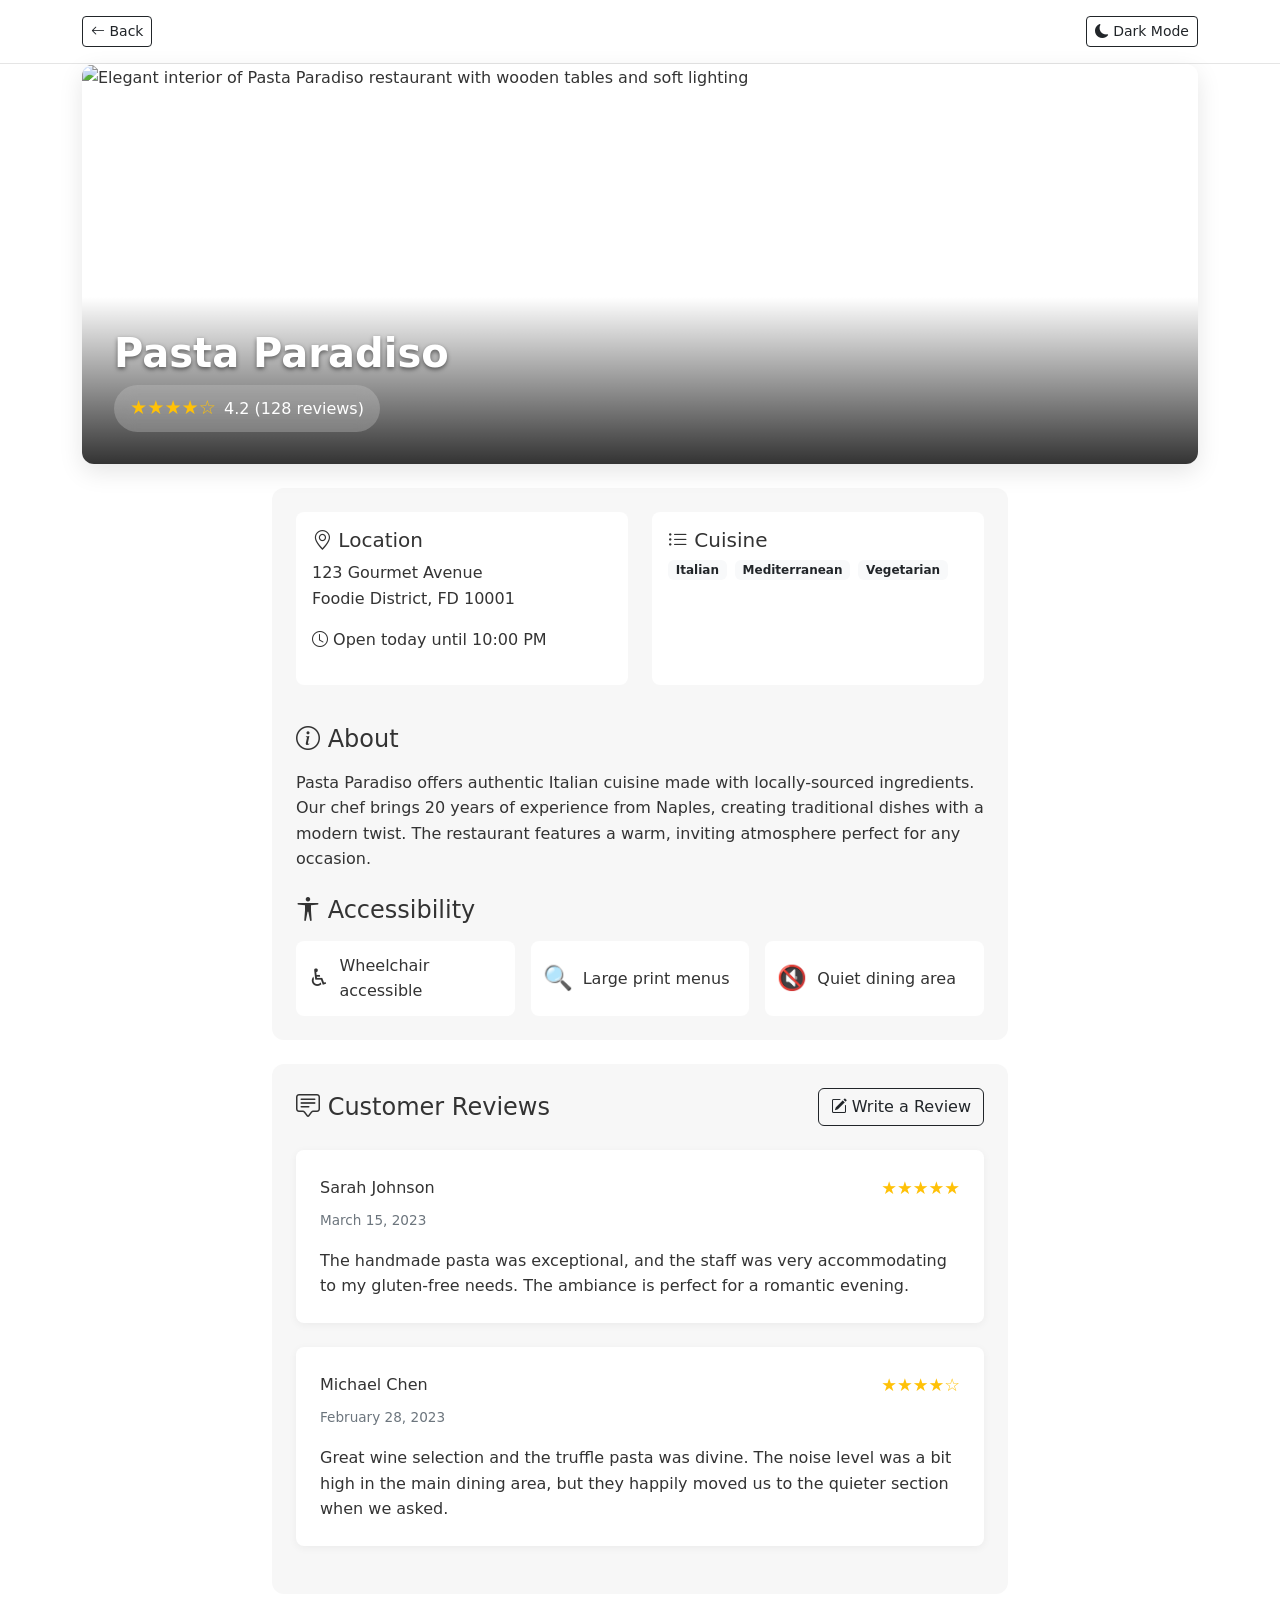
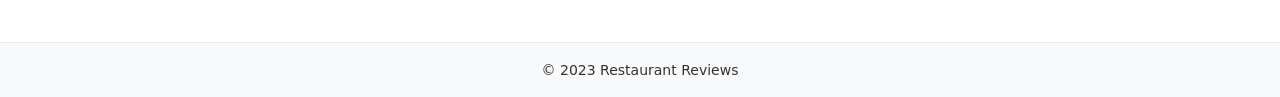
==== commit b3a51a70: "review new" ====
--- a/index.html
+++ b/index.html
@@ -3,72 +3,148 @@
 <head>
   <meta charset="UTF-8">
   <meta name="viewport" content="width=device-width, initial-scale=1.0">
-  <title>Restaurant Reviews</title>
+  <title>Pasta Paradiso | Restaurant Reviews</title>
   <link href="https://cdn.jsdelivr.net/npm/bootstrap@5.3.2/dist/css/bootstrap.min.css" rel="stylesheet">
   <link href="https://cdn.jsdelivr.net/npm/bootstrap-icons@1.10.0/font/bootstrap-icons.css" rel="stylesheet">
-  <link href="css/styles.css" rel="stylesheet">
+  <link href="../css/styles.css" rel="stylesheet">
 </head>
 <body class="light-theme">
   <header class="header-bg">
-    <div class="container py-4 text-center">
-      <h1 class="display-5 mb-0 animate-pop-in">Restaurant Reviews</h1>
-      <p class="lead mb-0 animate-pop-in" style="animation-delay: 0.2s">Discover your next favorite dining spot</p>
+    <div class="container py-3">
+      <div class="d-flex justify-content-between align-items-center">
+        <a href="../index.html" class="btn btn-sm btn-outline-dark">
+          <i class="bi bi-arrow-left"></i> Back
+        </a>
+        <button id="theme-toggle" class="btn btn-sm btn-outline-dark">
+          <i class="bi bi-moon-fill"></i> Dark Mode
+        </button>
+      </div>
     </div>
   </header>
 
-  <nav class="nav-bg py-2">
-    <div class="container">
-      <div class="d-flex justify-content-between align-items-center">
-        <a href="#main" class="btn btn-sm btn-outline-dark skip-link">Skip to Content</a>
-        <div>
-          <button id="theme-toggle" class="btn btn-sm btn-outline-dark">
-            <i class="bi bi-moon-fill"></i> Dark Mode
-          </button>
+  <main id="main" class="container mb-5">
+    <!-- Restaurant Header with Image -->
+    <div class="restaurant-header-image mb-4">
+      <img src="https://images.unsplash.com/photo-1555949258-eb67b1ef0ceb?w=1200&auto=format" 
+           alt="Elegant interior of Pasta Paradiso restaurant with wooden tables and soft lighting" 
+           class="restaurant-featured-image">
+      <div class="image-overlay-content">
+        <h1 class="restaurant-title">Pasta Paradiso</h1>
+        <div class="rating-badge">
+          <span class="rating-stars">★★★★☆</span>
+          <span class="rating-text">4.2 (128 reviews)</span>
         </div>
       </div>
     </div>
-  </nav>
 
-  <main id="main" class="container my-5">
-    <div class="text-center mb-5">
-      <h2 class="h4 mb-3 animate-slide-up">Featured Restaurants</h2>
-      <p class="text-muted animate-slide-up" style="animation-delay: 0.1s">Highly rated by our community</p>
-    </div>
-    
-    <div class="row g-4 justify-content-center">
-      <!-- Pasta Paradise -->
-      <div class="col-lg-6 animate-slide-up" style="animation-delay: 0.2s">
-        <div class="card restaurant-card h-100">
-          <div class="card-img-container">
-            <img src="https://images.unsplash.com/photo-1555949258-eb67b1ef0ceb?w=800&auto=format" class="card-img-top" alt="Pasta Paradise restaurant interior">
-            <div class="rating-overlay">
-              <span class="rating-stars">★★★★☆</span>
-              <span class="visually-hidden">4.2 out of 5 stars</span>
+    <!-- Restaurant Details -->
+    <div class="row">
+      <div class="col-lg-8 mx-auto">
+        <div class="details-section p-4 mb-4">
+          <div class="row">
+            <div class="col-md-6 mb-3">
+              <div class="detail-card p-3 h-100">
+                <h3 class="h5"><i class="bi bi-geo-alt"></i> Location</h3>
+                <p>123 Gourmet Avenue<br>Foodie District, FD 10001</p>
+                <p><i class="bi bi-clock"></i> Open today until 10:00 PM</p>
+              </div>
+            </div>
+            <div class="col-md-6 mb-3">
+              <div class="detail-card p-3 h-100">
+                <h3 class="h5"><i class="bi bi-list-ul"></i> Cuisine</h3>
+                <div class="d-flex flex-wrap gap-2 mt-2">
+                  <span class="badge bg-light text-dark">Italian</span>
+                  <span class="badge bg-light text-dark">Mediterranean</span>
+                  <span class="badge bg-light text-dark">Vegetarian</span>
+                </div>
+              </div>
             </div>
           </div>
-          <div class="card-body text-center">
-            <h3 class="h4 card-title mb-3">Pasta Paradiso</h3>
-            <div class="d-flex justify-content-center mb-3">
-              <span class="badge bg-light text-dark me-2">Italian</span>
-              <span class="badge bg-light text-dark me-2">Romantic</span>
-              <span class="badge bg-light text-dark">Gluten-Free</span>
+          
+          <h3 class="h4 mt-4 mb-3"><i class="bi bi-info-circle"></i> About</h3>
+          <p class="mb-4">Pasta Paradiso offers authentic Italian cuisine made with locally-sourced ingredients. Our chef brings 20 years of experience from Naples, creating traditional dishes with a modern twist. The restaurant features a warm, inviting atmosphere perfect for any occasion.</p>
+          
+          <h3 class="h4 mb-3"><i class="bi bi-universal-access"></i> Accessibility</h3>
+          <div class="accessibility-features">
+            <div class="feature-item">
+              <span class="feature-icon">♿</span>
+              <span>Wheelchair accessible</span>
             </div>
-            <p class="card-text px-lg-5">Authentic Italian cuisine with seasonal ingredients in an elegant setting.</p>
-            <a href="restaurant.html?id=1" class="btn btn-outline-dark mt-3">View Details & Reviews</a>
+            <div class="feature-item">
+              <span class="feature-icon">🔍</span>
+              <span>Large print menus</span>
+            </div>
+            <div class="feature-item">
+              <span class="feature-icon">🔇</span>
+              <span>Quiet dining area</span>
+            </div>
+          </div>
+        </div>
+
+        <!-- Reviews Section -->
+        <div class="reviews-section p-4">
+          <div class="d-flex justify-content-between align-items-center mb-4">
+            <h2 class="h4 mb-0"><i class="bi bi-chat-square-text"></i> Customer Reviews</h2>
+            <button class="btn btn-outline-dark" id="write-review-btn">
+              <i class="bi bi-pencil-square"></i> Write a Review
+            </button>
+          </div>
+
+          <!-- Review Form -->
+          <div class="review-form-container mb-4" id="review-form-container" style="display: none;">
+            <div class="card border-0 shadow-sm">
+              <div class="card-body p-4">
+                <h3 class="h5 mb-3">Share Your Experience</h3>
+                <form id="review-form">
+                  <div class="mb-3">
+                    <label for="reviewer-name" class="form-label">Your Name*</label>
+                    <input type="text" class="form-control" id="reviewer-name" required>
+                  </div>
+                  
+                  <div class="mb-3">
+                    <label class="form-label">Your Rating*</label>
+                    <div class="star-rating-input mb-2">
+                      <span class="star-input" data-value="1">☆</span>
+                      <span class="star-input" data-value="2">☆</span>
+                      <span class="star-input" data-value="3">☆</span>
+                      <span class="star-input" data-value="4">☆</span>
+                      <span class="star-input" data-value="5">☆</span>
+                    </div>
+                  </div>
+                  
+                  <div class="mb-3">
+                    <label for="review-text" class="form-label">Your Review*</label>
+                    <textarea class="form-control" id="review-text" rows="4" required></textarea>
+                  </div>
+                  
+                  <div class="d-flex justify-content-end gap-2">
+                    <button type="button" class="btn btn-outline-secondary" id="cancel-review">Cancel</button>
+                    <button type="submit" class="btn btn-primary">
+                      <span class="submit-text">Submit Review</span>
+                      <span class="spinner-border spinner-border-sm d-none" id="submit-spinner"></span>
+                    </button>
+                  </div>
+                </form>
+              </div>
+            </div>
+          </div>
+
+          <!-- Reviews Container -->
+          <div class="reviews-container" id="reviews-container">
+            <!-- Review cards will be inserted here by JavaScript -->
           </div>
         </div>
       </div>
     </div>
   </main>
 
-  <footer class="footer-bg py-4 mt-5">
+  <footer class="footer-bg py-3">
     <div class="container text-center">
-      <p class="mb-1">&copy; 2023 Restaurant Reviews</p>
-      <p class="small text-muted mb-0">Making dining accessible for everyone</p>
+      <p class="mb-0 small">&copy; 2023 Restaurant Reviews</p>
     </div>
   </footer>
 
   <script src="https://cdn.jsdelivr.net/npm/bootstrap@5.3.2/dist/js/bootstrap.bundle.min.js"></script>
-  <script src="js/app.js"></script>
+  <script src="../js/app.js"></script>
 </body>
 </html>
--- a/css/styles.css
+++ b/css/styles.css
@@ -23,143 +23,80 @@
   color: var(--dark-text);
 }
 
-/* Animations */
-@keyframes pop-in {
-  0% { opacity: 0; transform: scale(0.8); }
-  100% { opacity: 1; transform: scale(1); }
-}
-
-@keyframes slide-up {
-  0% { opacity: 0; transform: translateY(20px); }
-  100% { opacity: 1; transform: translateY(0); }
-}
-
-@keyframes pulse {
-  0% { transform: scale(1); }
-  50% { transform: scale(1.1); }
-  100% { transform: scale(1); }
-}
-
-@keyframes float {
-  0% { transform: translateY(0); }
-  50% { transform: translateY(-5px); }
-  100% { transform: translateY(0); }
-}
-
-@keyframes fadeIn {
-  from { opacity: 0; transform: translateY(10px); }
-  to { opacity: 1; transform: translateY(0); }
-}
-
-.animate-pop-in { animation: pop-in 0.6s ease-out forwards; }
-.animate-slide-up { animation: slide-up 0.6s ease-out forwards; }
-
 /* Header */
 .header-bg {
   background-color: var(--light-bg);
-  color: var(--light-text);
   border-bottom: 1px solid rgba(0,0,0,0.1);
-  padding: 2rem 0;
 }
 
 .dark-theme .header-bg {
   background-color: var(--dark-bg);
-  color: var(--dark-text);
   border-bottom: 1px solid rgba(255,255,255,0.1);
 }
 
-/* Navigation */
-.nav-bg {
-  background-color: var(--light-bg);
-  border-bottom: 1px solid rgba(0,0,0,0.05);
-}
-
-.dark-theme .nav-bg {
-  background-color: var(--dark-accent);
-}
-
-.skip-link {
-  transition: all 0.3s;
-}
-
-.skip-link:focus {
-  transform: translateY(2px);
-}
-
-/* Restaurant Card */
-.restaurant-card {
-  border: none;
+/* Restaurant Header Image */
+.restaurant-header-image {
+  position: relative;
+  width: 100%;
+  height: 400px;
   border-radius: 12px;
   overflow: hidden;
-  background-color: var(--light-bg);
-  box-shadow: 0 5px 15px rgba(0,0,0,0.05);
-  transition: transform 0.3s ease, box-shadow 0.3s ease;
-}
-
-.dark-theme .restaurant-card {
-  background-color: var(--dark-accent);
-  box-shadow: 0 5px 15px rgba(0,0,0,0.2);
-}
-
-.restaurant-card:hover {
-  transform: translateY(-5px);
-  box-shadow: 0 15px 30px rgba(0,0,0,0.1);
-}
-
-.dark-theme .restaurant-card:hover {
-  box-shadow: 0 15px 30px rgba(0,0,0,0.3);
-}
-
-.card-img-container {
-  position: relative;
-  height: 300px;
-  overflow: hidden;
-}
-
-.card-img-top {
+  box-shadow: 0 8px 24px rgba(0,0,0,0.1);
+  margin-bottom: 2rem;
+}
+
+.dark-theme .restaurant-header-image {
+  box-shadow: 0 8px 24px rgba(0,0,0,0.3);
+}
+
+.restaurant-featured-image {
   width: 100%;
   height: 100%;
   object-fit: cover;
   transition: transform 0.5s ease;
 }
 
-.restaurant-card:hover .card-img-top {
+.restaurant-header-image:hover .restaurant-featured-image {
   transform: scale(1.03);
 }
 
-.rating-overlay {
+.image-overlay-content {
   position: absolute;
-  top: 20px;
-  right: 20px;
-  background-color: rgba(255,255,255,0.9);
-  padding: 8px 16px;
-  border-radius: 20px;
-  box-shadow: 0 2px 10px rgba(0,0,0,0.1);
-}
-
-.dark-theme .rating-overlay {
-  background-color: rgba(30,30,30,0.9);
+  bottom: 0;
+  left: 0;
+  right: 0;
+  padding: 2rem;
+  background: linear-gradient(to top, rgba(0,0,0,0.8), transparent);
+  color: white;
+}
+
+.restaurant-title {
+  font-size: 2.5rem;
+  font-weight: 700;
+  margin-bottom: 0.5rem;
+  text-shadow: 0 2px 4px rgba(0,0,0,0.5);
+}
+
+.rating-badge {
+  display: inline-flex;
+  align-items: center;
+  background-color: rgba(255,255,255,0.2);
+  backdrop-filter: blur(10px);
+  padding: 0.5rem 1rem;
+  border-radius: 50px;
 }
 
 .rating-stars {
   color: var(--rating-color);
   font-size: 1.2rem;
-  font-weight: bold;
-}
-
-/* Restaurant Page Styles */
-.restaurant-main-image {
-  width: 100%;
-  height: 300px;
-  object-fit: cover;
-  border-radius: 12px;
-  box-shadow: 0 8px 20px rgba(0,0,0,0.1);
-}
-
-.dark-theme .restaurant-main-image {
-  box-shadow: 0 8px 20px rgba(0,0,0,0.3);
-}
-
+  margin-right: 0.5rem;
+}
+
+.rating-text {
+  font-weight: 500;
+}
+
+/* Details Section */
 .details-section, .reviews-section {
   background-color: rgba(240, 240, 240, 0.5);
   border-radius: 12px;
@@ -208,7 +145,7 @@
   font-size: 1.5rem;
 }
 
-/* Review Form Styles */
+/* Review Form */
 .review-form-container {
   transition: all 0.3s ease;
 }
@@ -236,7 +173,7 @@
   animation: pulse 0.5s ease;
 }
 
-/* Review Card Styles */
+/* Review Cards */
 .review-card {
   background-color: white;
   border-radius: 8px;
@@ -269,7 +206,7 @@
 }
 
 .review-date {
-  color: var(--text-muted);
+  color: #6c757d;
   font-size: 0.85rem;
 }
 
@@ -277,118 +214,44 @@
   margin-top: 1rem;
 }
 
+/* Animations */
+@keyframes pulse {
+  0% { transform: scale(1); }
+  50% { transform: scale(1.1); }
+  100% { transform: scale(1); }
+}
+
+@keyframes fadeIn {
+  from { opacity: 0; transform: translateY(10px); }
+  to { opacity: 1; transform: translateY(0); }
+}
+
 .new-review {
   animation: fadeIn 0.5s ease forwards;
-}
-
-/* Star Rating Styles */
-.stars-container {
-  display: inline-block;
-  position: relative;
-  font-size: 1.5rem;
-}
-
-.star {
-  color: var(--rating-color);
-  display: inline-block;
-  transition: all 0.3s ease;
-  animation: pulse 2s infinite;
-  animation-delay: calc(var(--order) * 0.1s);
-}
-
-.star:nth-child(1) { --order: 1; }
-.star:nth-child(2) { --order: 2; }
-.star:nth-child(3) { --order: 3; }
-.star:nth-child(4) { --order: 4; }
-.star:nth-child(5) { --order: 5; }
-
-.star.checked {
-  animation: pulse 2s infinite, float 3s ease-in-out infinite;
-}
-
-/* Buttons */
-.btn-outline-dark {
-  border: 2px solid var(--light-text);
-  color: var(--light-text);
-  padding: 8px 24px;
-  border-radius: 30px;
-  transition: all 0.3s ease;
-}
-
-.dark-theme .btn-outline-dark {
-  border-color: var(--dark-text);
-  color: var(--dark-text);
-}
-
-.btn-outline-dark:hover {
-  background-color: var(--light-text);
-  color: var(--light-bg);
-}
-
-.dark-theme .btn-outline-dark:hover {
-  background-color: var(--dark-text);
-  color: var(--dark-bg);
-}
-
-.btn-primary {
-  background: linear-gradient(to right, var(--primary), #2575fc);
-  border: none;
-  padding: 8px 24px;
-  border-radius: 30px;
-  transition: all 0.3s ease;
-}
-
-.btn-primary:hover {
-  transform: translateY(-2px);
-  box-shadow: 0 5px 15px rgba(106, 17, 203, 0.3);
-}
-
-/* Loading Spinner */
-#submit-spinner {
-  width: 1rem;
-  height: 1rem;
-  border-width: 0.15em;
 }
 
 /* Footer */
 .footer-bg {
   background-color: var(--light-accent);
-  color: var(--light-text);
   border-top: 1px solid rgba(0,0,0,0.05);
 }
 
 .dark-theme .footer-bg {
   background-color: var(--dark-accent);
-  color: var(--dark-text);
   border-top: 1px solid rgba(255,255,255,0.05);
-}
-
-/* Accessibility */
-.visually-hidden {
-  position: absolute;
-  width: 1px;
-  height: 1px;
-  padding: 0;
-  margin: -1px;
-  overflow: hidden;
-  clip: rect(0, 0, 0, 0);
-  white-space: nowrap;
-  border: 0;
-}
-
-:focus {
-  outline: 2px solid var(--rating-color);
-  outline-offset: 3px;
 }
 
 /* Responsive */
 @media (max-width: 768px) {
-  .restaurant-main-image,
-  .card-img-container {
-    height: 220px;
+  .restaurant-header-image {
+    height: 300px;
   }
   
-  .details-section, .reviews-section {
+  .restaurant-title {
+    font-size: 2rem;
+  }
+  
+  .image-overlay-content {
     padding: 1.5rem;
   }
   
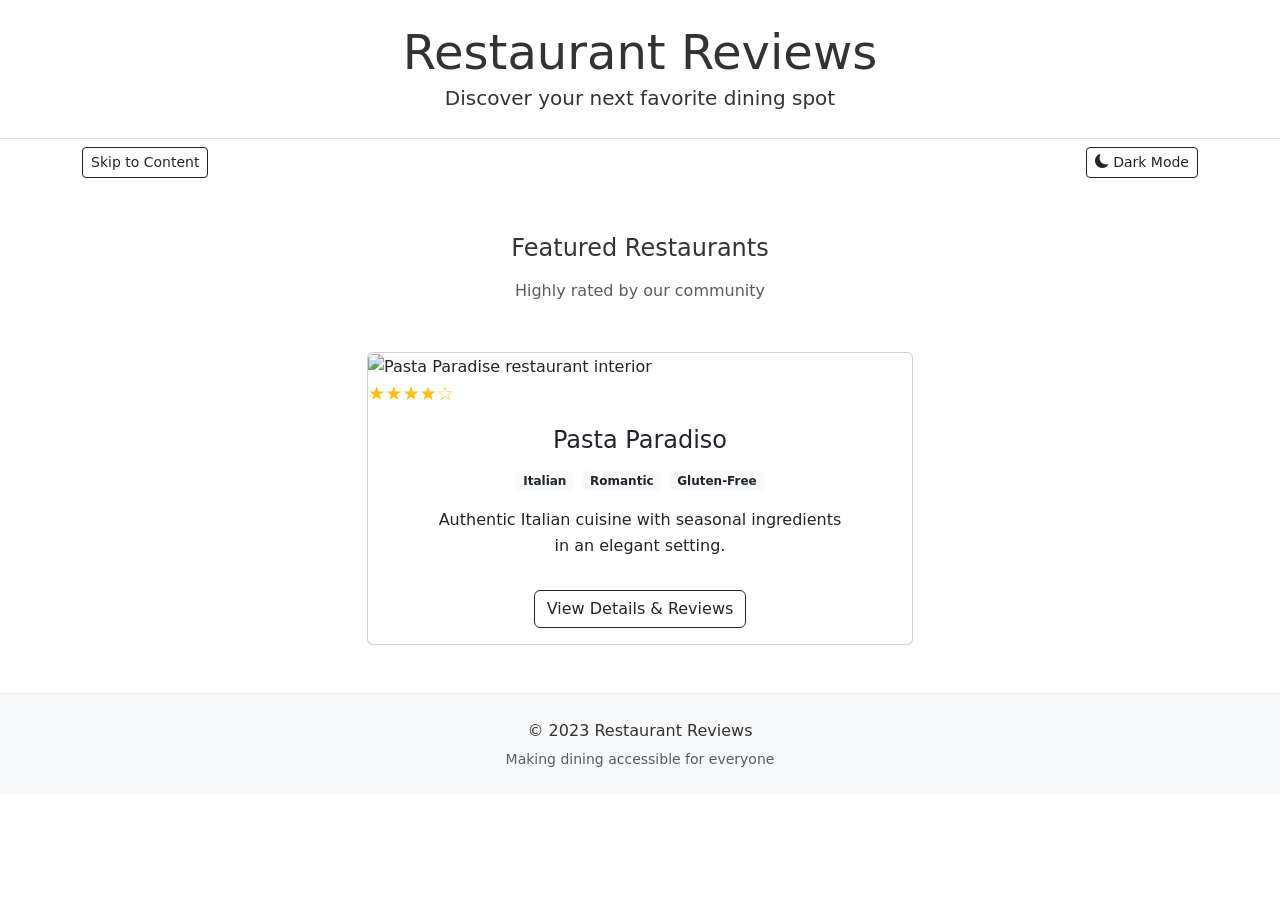
==== commit c61b57d3: "index" ====
--- a/index.html
+++ b/index.html
@@ -3,148 +3,72 @@
 <head>
   <meta charset="UTF-8">
   <meta name="viewport" content="width=device-width, initial-scale=1.0">
-  <title>Pasta Paradiso | Restaurant Reviews</title>
+  <title>Restaurant Reviews</title>
   <link href="https://cdn.jsdelivr.net/npm/bootstrap@5.3.2/dist/css/bootstrap.min.css" rel="stylesheet">
   <link href="https://cdn.jsdelivr.net/npm/bootstrap-icons@1.10.0/font/bootstrap-icons.css" rel="stylesheet">
-  <link href="../css/styles.css" rel="stylesheet">
+  <link href="css/styles.css" rel="stylesheet">
 </head>
 <body class="light-theme">
   <header class="header-bg">
-    <div class="container py-3">
-      <div class="d-flex justify-content-between align-items-center">
-        <a href="../index.html" class="btn btn-sm btn-outline-dark">
-          <i class="bi bi-arrow-left"></i> Back
-        </a>
-        <button id="theme-toggle" class="btn btn-sm btn-outline-dark">
-          <i class="bi bi-moon-fill"></i> Dark Mode
-        </button>
-      </div>
+    <div class="container py-4 text-center">
+      <h1 class="display-5 mb-0 animate-pop-in">Restaurant Reviews</h1>
+      <p class="lead mb-0 animate-pop-in" style="animation-delay: 0.2s">Discover your next favorite dining spot</p>
     </div>
   </header>
 
-  <main id="main" class="container mb-5">
-    <!-- Restaurant Header with Image -->
-    <div class="restaurant-header-image mb-4">
-      <img src="https://images.unsplash.com/photo-1555949258-eb67b1ef0ceb?w=1200&auto=format" 
-           alt="Elegant interior of Pasta Paradiso restaurant with wooden tables and soft lighting" 
-           class="restaurant-featured-image">
-      <div class="image-overlay-content">
-        <h1 class="restaurant-title">Pasta Paradiso</h1>
-        <div class="rating-badge">
-          <span class="rating-stars">★★★★☆</span>
-          <span class="rating-text">4.2 (128 reviews)</span>
+  <nav class="nav-bg py-2">
+    <div class="container">
+      <div class="d-flex justify-content-between align-items-center">
+        <a href="#main" class="btn btn-sm btn-outline-dark skip-link">Skip to Content</a>
+        <div>
+          <button id="theme-toggle" class="btn btn-sm btn-outline-dark">
+            <i class="bi bi-moon-fill"></i> Dark Mode
+          </button>
         </div>
       </div>
     </div>
+  </nav>
 
-    <!-- Restaurant Details -->
-    <div class="row">
-      <div class="col-lg-8 mx-auto">
-        <div class="details-section p-4 mb-4">
-          <div class="row">
-            <div class="col-md-6 mb-3">
-              <div class="detail-card p-3 h-100">
-                <h3 class="h5"><i class="bi bi-geo-alt"></i> Location</h3>
-                <p>123 Gourmet Avenue<br>Foodie District, FD 10001</p>
-                <p><i class="bi bi-clock"></i> Open today until 10:00 PM</p>
-              </div>
-            </div>
-            <div class="col-md-6 mb-3">
-              <div class="detail-card p-3 h-100">
-                <h3 class="h5"><i class="bi bi-list-ul"></i> Cuisine</h3>
-                <div class="d-flex flex-wrap gap-2 mt-2">
-                  <span class="badge bg-light text-dark">Italian</span>
-                  <span class="badge bg-light text-dark">Mediterranean</span>
-                  <span class="badge bg-light text-dark">Vegetarian</span>
-                </div>
-              </div>
+  <main id="main" class="container my-5">
+    <div class="text-center mb-5">
+      <h2 class="h4 mb-3 animate-slide-up">Featured Restaurants</h2>
+      <p class="text-muted animate-slide-up" style="animation-delay: 0.1s">Highly rated by our community</p>
+    </div>
+    
+    <div class="row g-4 justify-content-center">
+      <!-- Pasta Paradise -->
+      <div class="col-lg-6 animate-slide-up" style="animation-delay: 0.2s">
+        <div class="card restaurant-card h-100">
+          <div class="card-img-container">
+            <img src="https://images.unsplash.com/photo-1555949258-eb67b1ef0ceb?w=800&auto=format" class="card-img-top" alt="Pasta Paradise restaurant interior">
+            <div class="rating-overlay">
+              <span class="rating-stars">★★★★☆</span>
+              <span class="visually-hidden">4.2 out of 5 stars</span>
             </div>
           </div>
-          
-          <h3 class="h4 mt-4 mb-3"><i class="bi bi-info-circle"></i> About</h3>
-          <p class="mb-4">Pasta Paradiso offers authentic Italian cuisine made with locally-sourced ingredients. Our chef brings 20 years of experience from Naples, creating traditional dishes with a modern twist. The restaurant features a warm, inviting atmosphere perfect for any occasion.</p>
-          
-          <h3 class="h4 mb-3"><i class="bi bi-universal-access"></i> Accessibility</h3>
-          <div class="accessibility-features">
-            <div class="feature-item">
-              <span class="feature-icon">♿</span>
-              <span>Wheelchair accessible</span>
+          <div class="card-body text-center">
+            <h3 class="h4 card-title mb-3">Pasta Paradiso</h3>
+            <div class="d-flex justify-content-center mb-3">
+              <span class="badge bg-light text-dark me-2">Italian</span>
+              <span class="badge bg-light text-dark me-2">Romantic</span>
+              <span class="badge bg-light text-dark">Gluten-Free</span>
             </div>
-            <div class="feature-item">
-              <span class="feature-icon">🔍</span>
-              <span>Large print menus</span>
-            </div>
-            <div class="feature-item">
-              <span class="feature-icon">🔇</span>
-              <span>Quiet dining area</span>
-            </div>
-          </div>
-        </div>
-
-        <!-- Reviews Section -->
-        <div class="reviews-section p-4">
-          <div class="d-flex justify-content-between align-items-center mb-4">
-            <h2 class="h4 mb-0"><i class="bi bi-chat-square-text"></i> Customer Reviews</h2>
-            <button class="btn btn-outline-dark" id="write-review-btn">
-              <i class="bi bi-pencil-square"></i> Write a Review
-            </button>
-          </div>
-
-          <!-- Review Form -->
-          <div class="review-form-container mb-4" id="review-form-container" style="display: none;">
-            <div class="card border-0 shadow-sm">
-              <div class="card-body p-4">
-                <h3 class="h5 mb-3">Share Your Experience</h3>
-                <form id="review-form">
-                  <div class="mb-3">
-                    <label for="reviewer-name" class="form-label">Your Name*</label>
-                    <input type="text" class="form-control" id="reviewer-name" required>
-                  </div>
-                  
-                  <div class="mb-3">
-                    <label class="form-label">Your Rating*</label>
-                    <div class="star-rating-input mb-2">
-                      <span class="star-input" data-value="1">☆</span>
-                      <span class="star-input" data-value="2">☆</span>
-                      <span class="star-input" data-value="3">☆</span>
-                      <span class="star-input" data-value="4">☆</span>
-                      <span class="star-input" data-value="5">☆</span>
-                    </div>
-                  </div>
-                  
-                  <div class="mb-3">
-                    <label for="review-text" class="form-label">Your Review*</label>
-                    <textarea class="form-control" id="review-text" rows="4" required></textarea>
-                  </div>
-                  
-                  <div class="d-flex justify-content-end gap-2">
-                    <button type="button" class="btn btn-outline-secondary" id="cancel-review">Cancel</button>
-                    <button type="submit" class="btn btn-primary">
-                      <span class="submit-text">Submit Review</span>
-                      <span class="spinner-border spinner-border-sm d-none" id="submit-spinner"></span>
-                    </button>
-                  </div>
-                </form>
-              </div>
-            </div>
-          </div>
-
-          <!-- Reviews Container -->
-          <div class="reviews-container" id="reviews-container">
-            <!-- Review cards will be inserted here by JavaScript -->
+            <p class="card-text px-lg-5">Authentic Italian cuisine with seasonal ingredients in an elegant setting.</p>
+            <a href="restaurant.html?id=1" class="btn btn-outline-dark mt-3">View Details & Reviews</a>
           </div>
         </div>
       </div>
     </div>
   </main>
 
-  <footer class="footer-bg py-3">
+  <footer class="footer-bg py-4 mt-5">
     <div class="container text-center">
-      <p class="mb-0 small">&copy; 2023 Restaurant Reviews</p>
+      <p class="mb-1">&copy; 2023 Restaurant Reviews</p>
+      <p class="small text-muted mb-0">Making dining accessible for everyone</p>
     </div>
   </footer>
 
   <script src="https://cdn.jsdelivr.net/npm/bootstrap@5.3.2/dist/js/bootstrap.bundle.min.js"></script>
-  <script src="../js/app.js"></script>
+  <script src="js/app.js"></script>
 </body>
 </html>
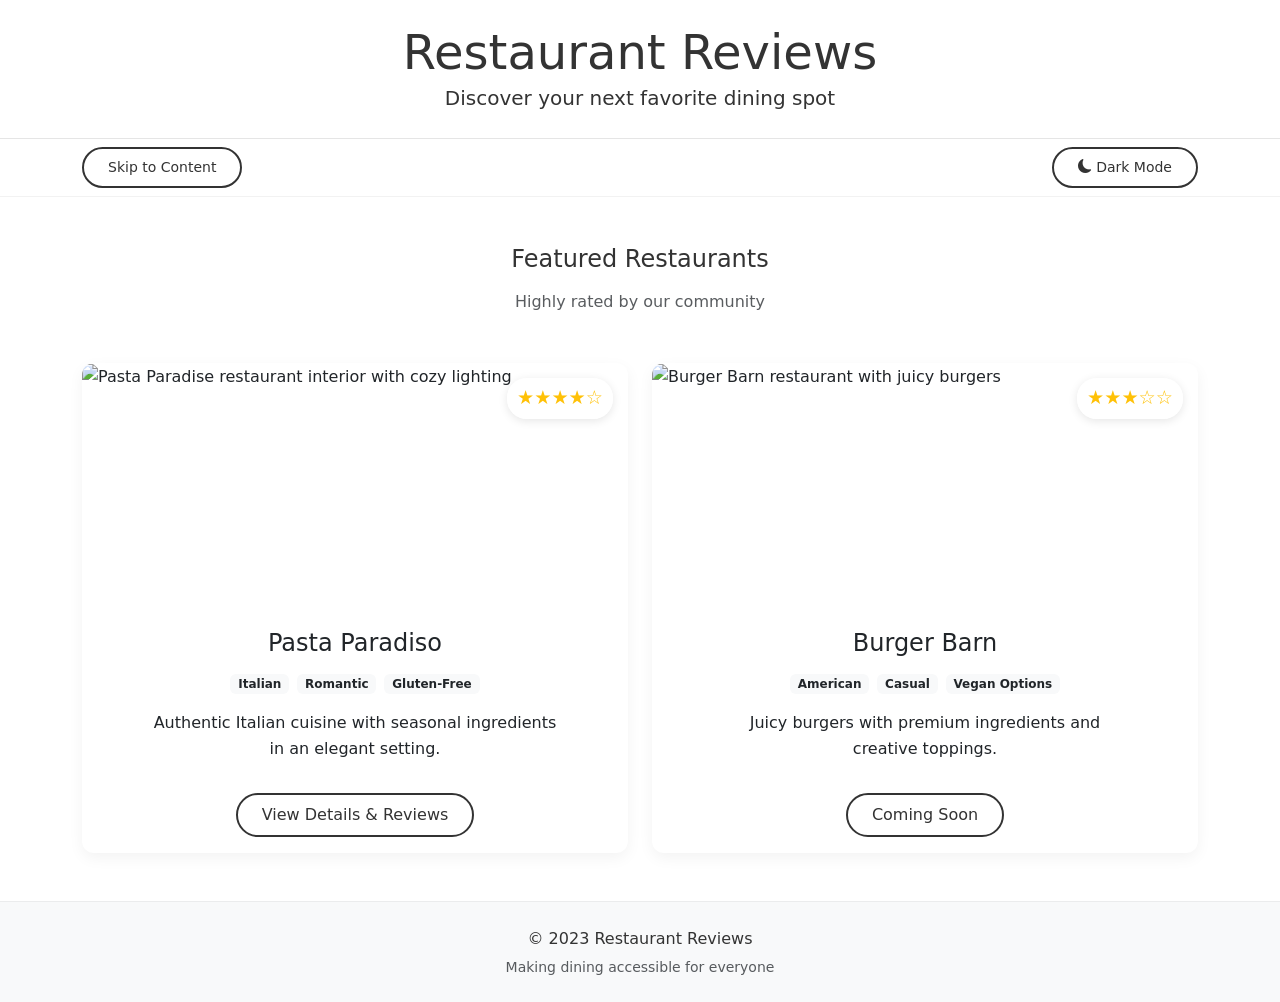
==== commit 7bbb4708: "latest" ====
--- a/index.html
+++ b/index.html
@@ -11,8 +11,8 @@
 <body class="light-theme">
   <header class="header-bg">
     <div class="container py-4 text-center">
-      <h1 class="display-5 mb-0 animate-pop-in">Restaurant Reviews</h1>
-      <p class="lead mb-0 animate-pop-in" style="animation-delay: 0.2s">Discover your next favorite dining spot</p>
+      <h1 class="display-5 mb-0">Restaurant Reviews</h1>
+      <p class="lead mb-0">Discover your next favorite dining spot</p>
     </div>
   </header>
 
@@ -20,27 +20,27 @@
     <div class="container">
       <div class="d-flex justify-content-between align-items-center">
         <a href="#main" class="btn btn-sm btn-outline-dark skip-link">Skip to Content</a>
-        <div>
-          <button id="theme-toggle" class="btn btn-sm btn-outline-dark">
-            <i class="bi bi-moon-fill"></i> Dark Mode
-          </button>
-        </div>
+        <button id="theme-toggle" class="btn btn-sm btn-outline-dark">
+          <i class="bi bi-moon-fill"></i> Dark Mode
+        </button>
       </div>
     </div>
   </nav>
 
   <main id="main" class="container my-5">
     <div class="text-center mb-5">
-      <h2 class="h4 mb-3 animate-slide-up">Featured Restaurants</h2>
-      <p class="text-muted animate-slide-up" style="animation-delay: 0.1s">Highly rated by our community</p>
+      <h2 class="h4 mb-3">Featured Restaurants</h2>
+      <p class="text-muted">Highly rated by our community</p>
     </div>
     
     <div class="row g-4 justify-content-center">
       <!-- Pasta Paradise -->
-      <div class="col-lg-6 animate-slide-up" style="animation-delay: 0.2s">
+      <div class="col-lg-6">
         <div class="card restaurant-card h-100">
           <div class="card-img-container">
-            <img src="https://images.unsplash.com/photo-1555949258-eb67b1ef0ceb?w=800&auto=format" class="card-img-top" alt="Pasta Paradise restaurant interior">
+            <img src="https://images.unsplash.com/photo-1555949258-eb67b1ef0ceb?w=800&auto=format" 
+                 class="card-img-top" 
+                 alt="Pasta Paradise restaurant interior with cozy lighting">
             <div class="rating-overlay">
               <span class="rating-stars">★★★★☆</span>
               <span class="visually-hidden">4.2 out of 5 stars</span>
@@ -54,7 +54,32 @@
               <span class="badge bg-light text-dark">Gluten-Free</span>
             </div>
             <p class="card-text px-lg-5">Authentic Italian cuisine with seasonal ingredients in an elegant setting.</p>
-            <a href="restaurant.html?id=1" class="btn btn-outline-dark mt-3">View Details & Reviews</a>
+            <a href="restaurant.html" class="btn btn-outline-dark mt-3">View Details & Reviews</a>
+          </div>
+        </div>
+      </div>
+      
+      <!-- Burger Barn -->
+      <div class="col-lg-6">
+        <div class="card restaurant-card h-100">
+          <div class="card-img-container">
+            <img src="https://images.unsplash.com/photo-1568901346375-23c9450c58cd?w=800&auto=format" 
+                 class="card-img-top" 
+                 alt="Burger Barn restaurant with juicy burgers">
+            <div class="rating-overlay">
+              <span class="rating-stars">★★★☆☆</span>
+              <span class="visually-hidden">3.8 out of 5 stars</span>
+            </div>
+          </div>
+          <div class="card-body text-center">
+            <h3 class="h4 card-title mb-3">Burger Barn</h3>
+            <div class="d-flex justify-content-center mb-3">
+              <span class="badge bg-light text-dark me-2">American</span>
+              <span class="badge bg-light text-dark me-2">Casual</span>
+              <span class="badge bg-light text-dark">Vegan Options</span>
+            </div>
+            <p class="card-text px-lg-5">Juicy burgers with premium ingredients and creative toppings.</p>
+            <a href="#" class="btn btn-outline-dark mt-3">Coming Soon</a>
           </div>
         </div>
       </div>
--- a/css/styles.css
+++ b/css/styles.css
@@ -34,7 +34,78 @@
   border-bottom: 1px solid rgba(255,255,255,0.1);
 }
 
-/* Restaurant Header Image */
+/* Navigation */
+.nav-bg {
+  background-color: var(--light-bg);
+  border-bottom: 1px solid rgba(0,0,0,0.05);
+}
+
+.dark-theme .nav-bg {
+  background-color: var(--dark-accent);
+}
+
+/* Restaurant Card (Homepage) */
+.restaurant-card {
+  border: none;
+  border-radius: 12px;
+  overflow: hidden;
+  background-color: var(--light-bg);
+  box-shadow: 0 5px 15px rgba(0,0,0,0.05);
+  transition: transform 0.3s ease, box-shadow 0.3s ease;
+}
+
+.dark-theme .restaurant-card {
+  background-color: var(--dark-accent);
+  box-shadow: 0 5px 15px rgba(0,0,0,0.2);
+}
+
+.restaurant-card:hover {
+  transform: translateY(-5px);
+  box-shadow: 0 15px 30px rgba(0,0,0,0.1);
+}
+
+.dark-theme .restaurant-card:hover {
+  box-shadow: 0 15px 30px rgba(0,0,0,0.3);
+}
+
+.card-img-container {
+  position: relative;
+  height: 250px;
+  overflow: hidden;
+}
+
+.card-img-top {
+  width: 100%;
+  height: 100%;
+  object-fit: cover;
+  transition: transform 0.5s ease;
+}
+
+.restaurant-card:hover .card-img-top {
+  transform: scale(1.03);
+}
+
+.rating-overlay {
+  position: absolute;
+  top: 15px;
+  right: 15px;
+  background-color: rgba(255,255,255,0.9);
+  padding: 5px 10px;
+  border-radius: 20px;
+  box-shadow: 0 2px 10px rgba(0,0,0,0.1);
+}
+
+.dark-theme .rating-overlay {
+  background-color: rgba(30,30,30,0.9);
+}
+
+.rating-stars {
+  color: var(--rating-color);
+  font-size: 1.2rem;
+  font-weight: bold;
+}
+
+/* Restaurant Header Image (Restaurant Page) */
 .restaurant-header-image {
   position: relative;
   width: 100%;
@@ -86,16 +157,6 @@
   border-radius: 50px;
 }
 
-.rating-stars {
-  color: var(--rating-color);
-  font-size: 1.2rem;
-  margin-right: 0.5rem;
-}
-
-.rating-text {
-  font-weight: 500;
-}
-
 /* Details Section */
 .details-section, .reviews-section {
   background-color: rgba(240, 240, 240, 0.5);
@@ -230,6 +291,43 @@
   animation: fadeIn 0.5s ease forwards;
 }
 
+/* Buttons */
+.btn-outline-dark {
+  border: 2px solid var(--light-text);
+  color: var(--light-text);
+  padding: 8px 24px;
+  border-radius: 30px;
+  transition: all 0.3s ease;
+}
+
+.dark-theme .btn-outline-dark {
+  border-color: var(--dark-text);
+  color: var(--dark-text);
+}
+
+.btn-outline-dark:hover {
+  background-color: var(--light-text);
+  color: var(--light-bg);
+}
+
+.dark-theme .btn-outline-dark:hover {
+  background-color: var(--dark-text);
+  color: var(--dark-bg);
+}
+
+.btn-primary {
+  background: linear-gradient(to right, var(--primary), #2575fc);
+  border: none;
+  padding: 8px 24px;
+  border-radius: 30px;
+  transition: all 0.3s ease;
+}
+
+.btn-primary:hover {
+  transform: translateY(-2px);
+  box-shadow: 0 5px 15px rgba(106, 17, 203, 0.3);
+}
+
 /* Footer */
 .footer-bg {
   background-color: var(--light-accent);
@@ -241,9 +339,28 @@
   border-top: 1px solid rgba(255,255,255,0.05);
 }
 
+/* Accessibility */
+.visually-hidden {
+  position: absolute;
+  width: 1px;
+  height: 1px;
+  padding: 0;
+  margin: -1px;
+  overflow: hidden;
+  clip: rect(0, 0, 0, 0);
+  white-space: nowrap;
+  border: 0;
+}
+
+:focus {
+  outline: 2px solid var(--rating-color);
+  outline-offset: 3px;
+}
+
 /* Responsive */
 @media (max-width: 768px) {
-  .restaurant-header-image {
+  .restaurant-header-image,
+  .card-img-container {
     height: 300px;
   }
   
@@ -258,4 +375,8 @@
   .accessibility-features {
     grid-template-columns: 1fr;
   }
+  
+  .details-section, .reviews-section {
+    padding: 1.5rem;
+  }
 }
